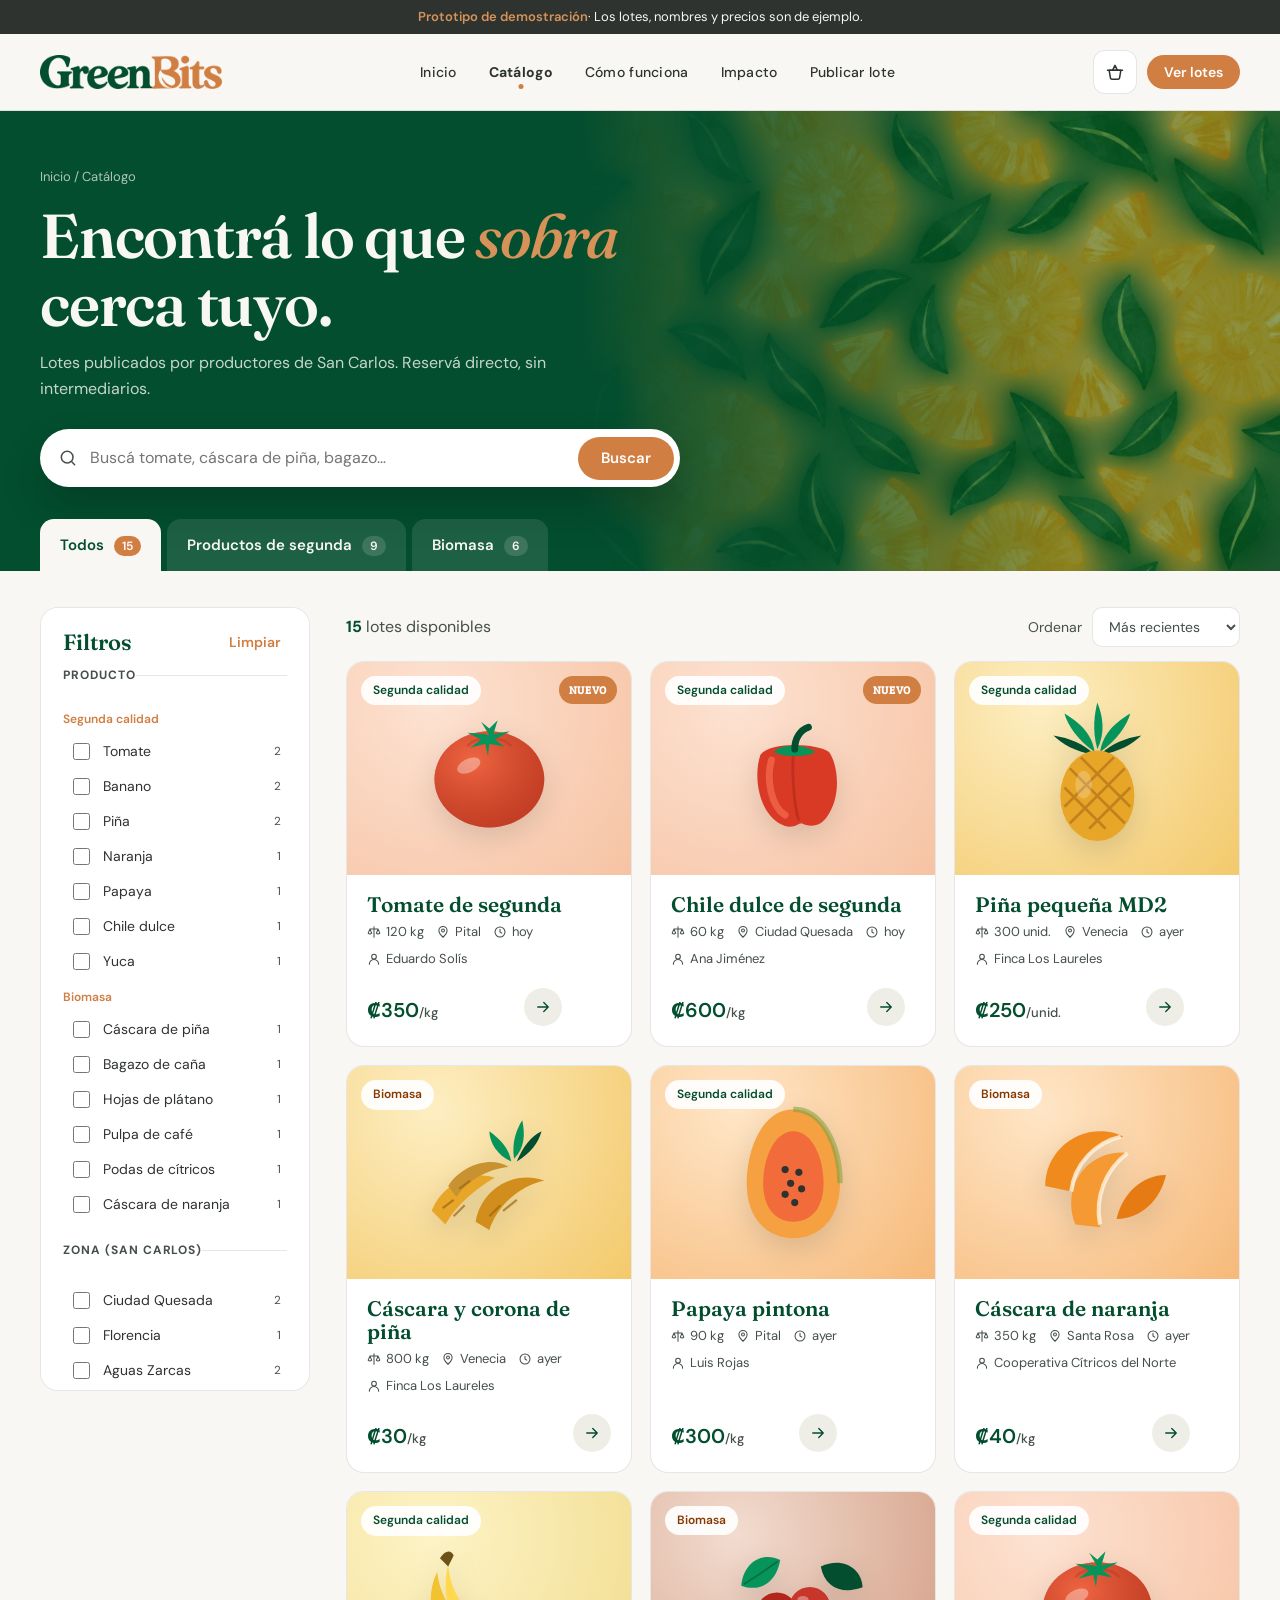
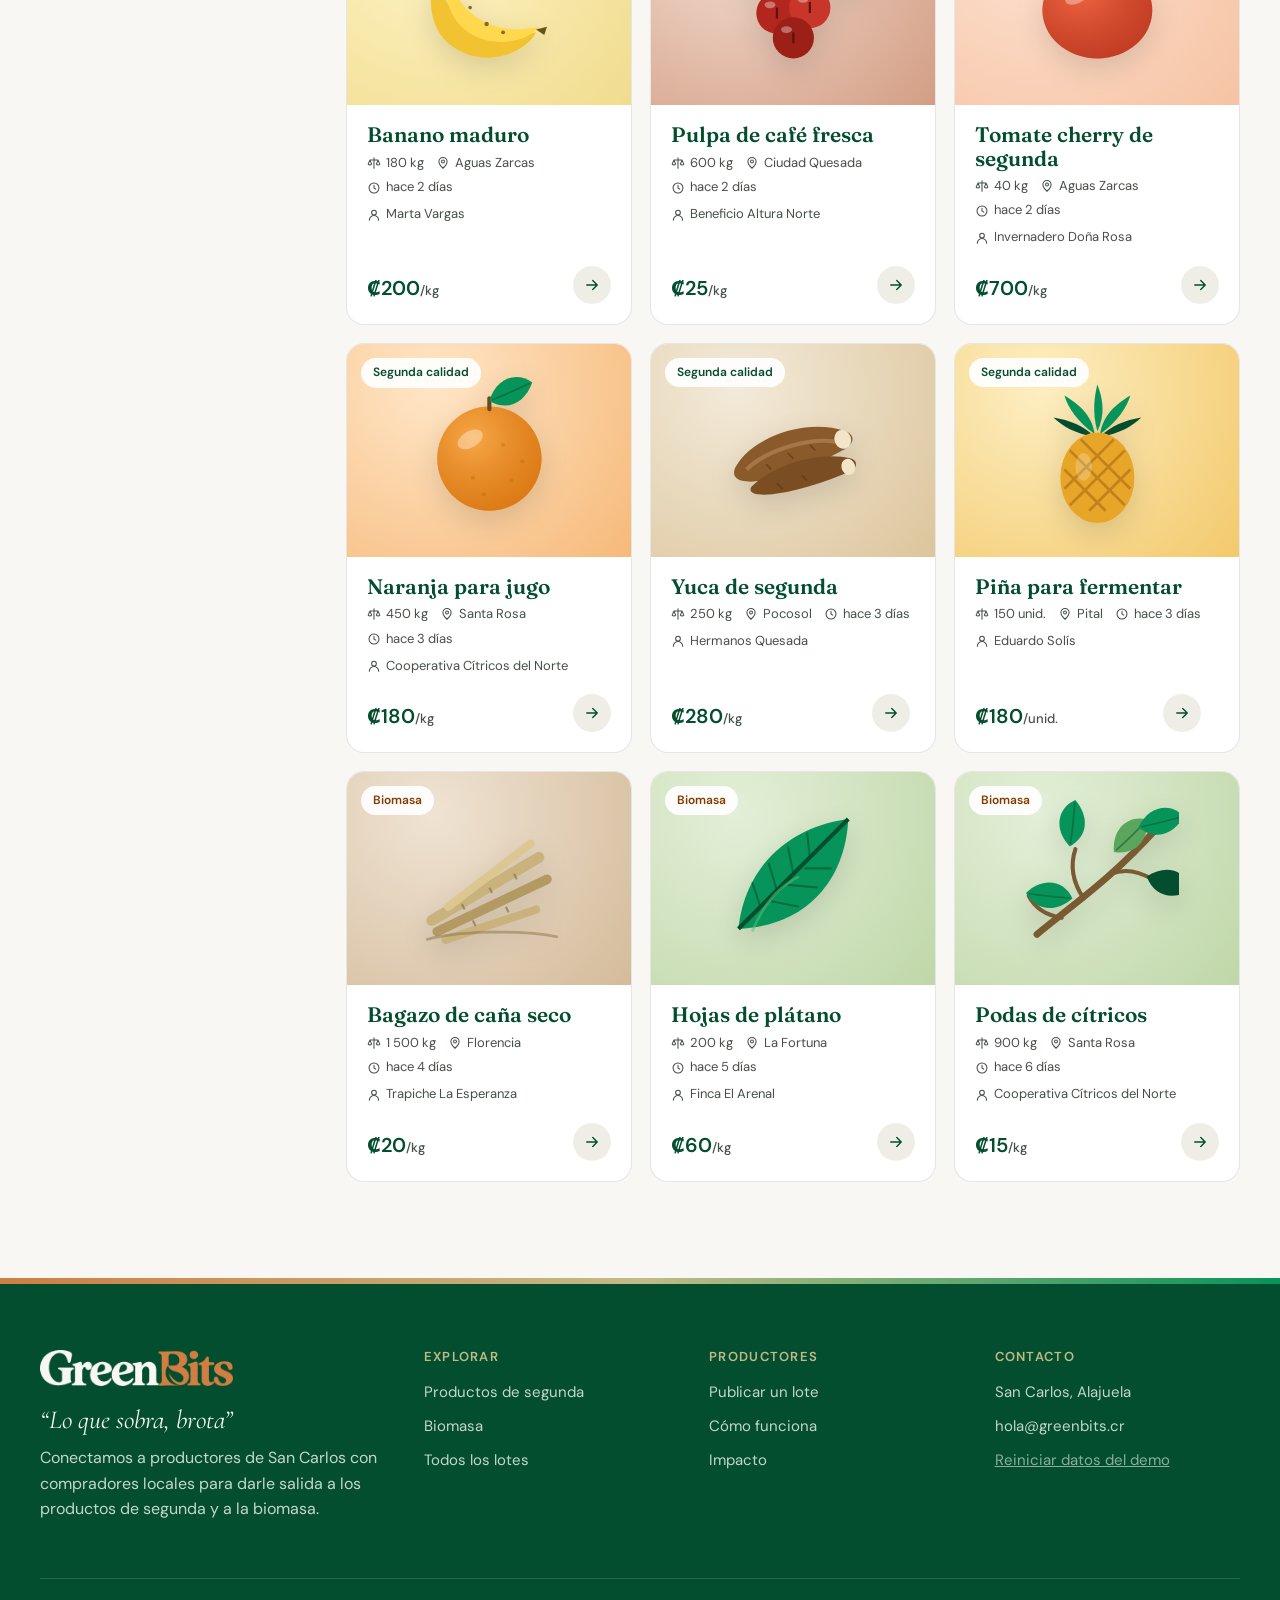
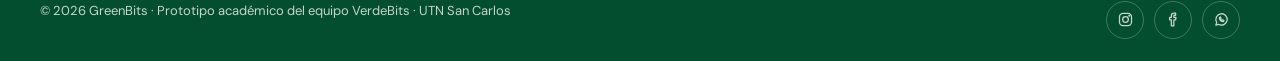
==== catalogo.html @ 2248e4ec "feat: First version of GreenBits" ====
<!DOCTYPE html>
<html lang="es">
<head>
  <meta charset="UTF-8">
  <meta name="viewport" content="width=device-width, initial-scale=1.0">
  <title>Catálogo de lotes · GreenBits</title>
  <meta name="description" content="Explorá lotes de productos de segunda y biomasa publicados por productores de San Carlos.">
  <link rel="icon" href="assets/img/favicon.png">

  <link rel="preconnect" href="https://fonts.googleapis.com">
  <link rel="preconnect" href="https://fonts.gstatic.com" crossorigin>
  <link href="https://fonts.googleapis.com/css2?family=Bree+Serif&family=Cormorant+Garamond:ital,wght@0,500;1,500;1,600&family=DM+Sans:opsz,wght@9..40,400;9..40,500;9..40,600;9..40,700&family=Fraunces:ital,opsz,wght@0,9..144,500;0,9..144,600;0,9..144,800;0,9..144,900;1,9..144,500&display=swap" rel="stylesheet">

  <link rel="stylesheet" href="assets/css/base.css">
  <link rel="stylesheet" href="assets/css/components.css">
  <link rel="stylesheet" href="assets/css/pages/catalog.css">
</head>
<body data-page="catalog">

  <div data-layout="header" data-variant="solid"></div>

  <main>
    <!-- ===== Page header with search ===== -->
    <section class="catalog-hero">
      <div class="container catalog-hero__inner">
        <nav class="breadcrumb" aria-label="Ruta"><a href="index.html">Inicio</a> / <span>Catálogo</span></nav>
        <h1 class="catalog-hero__title">Encontrá lo que <em>sobra</em> cerca tuyo.</h1>
        <p class="catalog-hero__lead">Lotes publicados por productores de San Carlos. Reservá directo, sin intermediarios.</p>

        <form class="search" role="search" data-search-form>
          <i class="i" data-icon="search"></i>
          <label class="visually-hidden" for="search-input">Buscar lotes</label>
          <input id="search-input" type="search" placeholder="Buscá tomate, cáscara de piña, bagazo…" autocomplete="off" data-search>
          <button class="btn btn--accent" type="submit">Buscar</button>
        </form>

        <div class="type-tabs" role="tablist" aria-label="Tipo de producto" data-type-tabs>
          <button class="type-tab" role="tab" data-type="all">Todos <span data-count-all></span></button>
          <button class="type-tab" role="tab" data-type="segunda">Productos de segunda <span data-count-segunda></span></button>
          <button class="type-tab" role="tab" data-type="biomasa">Biomasa <span data-count-biomasa></span></button>
        </div>
      </div>
    </section>

    <!-- ===== Filters + results ===== -->
    <section class="container catalog">
      <aside class="filters" id="filters" aria-label="Filtros" data-filters>
        <div class="filters__head">
          <h2>Filtros</h2>
          <button class="filters__clear" type="button" data-clear-filters>Limpiar</button>
          <button class="icon-btn filters__close" type="button" data-close-filters aria-label="Cerrar filtros"><i class="i" data-icon="close"></i></button>
        </div>

        <fieldset class="filters__group">
          <legend>Producto</legend>
          <div class="filters__options" data-filter-products></div>
        </fieldset>

        <fieldset class="filters__group">
          <legend>Zona (San Carlos)</legend>
          <div class="filters__options" data-filter-zones></div>
        </fieldset>

        <fieldset class="filters__group">
          <legend>Precio máximo</legend>
          <input class="range" type="range" min="10" max="800" step="10" value="800" data-filter-price aria-label="Precio máximo por unidad">
          <p class="filters__price">Hasta <strong data-price-label>₡800</strong> por kg/unid.</p>
        </fieldset>

        <fieldset class="filters__group">
          <legend>Opciones</legend>
          <label class="switch"><input type="checkbox" data-filter-delivery><span></span> Solo con entrega</label>
          <label class="switch"><input type="checkbox" data-filter-available checked><span></span> Ocultar agotados</label>
        </fieldset>

        <button class="btn btn--primary btn--block filters__apply" type="button" data-close-filters>Ver resultados</button>
      </aside>

      <div class="results">
        <div class="results__toolbar">
          <button class="btn btn--ghost btn--sm results__filters-btn" type="button" data-open-filters aria-controls="filters">
            <i class="i" data-icon="filter"></i> Filtros
          </button>
          <p class="results__count" aria-live="polite" data-results-count></p>
          <label class="results__sort">
            <span>Ordenar</span>
            <select class="select" data-sort>
              <option value="recent">Más recientes</option>
              <option value="price-asc">Menor precio</option>
              <option value="price-desc">Mayor precio</option>
              <option value="qty-desc">Mayor cantidad</option>
            </select>
          </label>
        </div>

        <div class="active-filters" data-active-filters></div>

        <div class="results__grid" data-results></div>

        <div class="empty" data-empty hidden>
          <div class="empty__art" data-empty-art></div>
          <h2>No hay lotes con esos filtros… todavía.</h2>
          <p>Probá con otra zona o activá una alerta y te avisamos cuando alguien publique.</p>
          <div class="empty__actions">
            <button class="btn btn--primary" type="button" data-clear-filters>Limpiar filtros</button>
            <button class="btn btn--ghost" type="button" data-empty-alert>Crear alerta</button>
          </div>
        </div>
      </div>
    </section>
  </main>

  <div data-layout="footer"></div>

  <script src="assets/js/core/utils.js"></script>
  <script src="assets/js/data/lots.js"></script>
  <script src="assets/js/core/store.js"></script>
  <script src="assets/js/components/illustrations.js"></script>
  <script src="assets/js/components/ui.js"></script>
  <script src="assets/js/components/lot-card.js"></script>
  <script src="assets/js/components/lot-detail.js"></script>
  <script src="assets/js/components/layout.js"></script>
  <script src="assets/js/components/reveal.js"></script>
  <script src="assets/js/pages/catalog.js"></script>
  <script src="assets/js/main.js"></script>
</body>
</html>
---- assets/css/base.css ----
/* ==========================================================================
   GreenBits — Base styles
   Design tokens (brand palette + typography), reset and small utilities.
   Every other stylesheet relies on the variables defined here.
   ========================================================================== */

:root {
  /* ---- Brand palette (from the brand guide) ---- */
  --c-orange: #d07e42;       /* primary accent ("Bits") */
  --c-orange-soft: #d79259;
  --c-brown: #853800;
  --c-green-dark: #034e2f;   /* primary brand green ("Green") */
  --c-green: #07945a;
  --c-sage: #c2bb87;
  --c-cream: #f8f7f3;
  --c-charcoal: #2e332f;
  --c-slate: #455048;

  /* ---- Semantic tokens ---- */
  --bg: var(--c-cream);
  --bg-elevated: #ffffff;
  --bg-muted: #efeee6;
  --text: var(--c-charcoal);
  --text-muted: var(--c-slate);
  --border: rgba(46, 51, 47, 0.12);
  --primary: var(--c-green-dark);
  --accent: var(--c-orange);

  /* ---- Typography ---- */
  --font-display: "Fraunces", Georgia, serif;          /* titles, product names */
  --font-body: "DM Sans", system-ui, sans-serif;       /* UI + body text */
  --font-quote: "Cormorant Garamond", Georgia, serif;  /* slogan + quotes */

  /* ---- Layout ---- */
  --container: 1200px;
  --gutter: clamp(16px, 4vw, 40px);
  --radius-sm: 10px;
  --radius: 18px;
  --radius-lg: 28px;
  --shadow-sm: 0 1px 2px rgba(3, 78, 47, 0.06), 0 2px 8px rgba(3, 78, 47, 0.05);
  --shadow: 0 10px 30px rgba(3, 78, 47, 0.1);
  --ease: cubic-bezier(0.22, 1, 0.36, 1);
}

/* ---------- Reset ---------- */
*,
*::before,
*::after { box-sizing: border-box; }

html { scroll-behavior: smooth; }

body {
  margin: 0;
  font-family: var(--font-body);
  font-size: 16px;
  line-height: 1.6;
  color: var(--text);
  background: var(--bg);
  -webkit-font-smoothing: antialiased;
  overflow-x: hidden;
}

img, svg { display: block; max-width: 100%; }
a { color: inherit; text-decoration: none; }
button, input, select, textarea { font: inherit; color: inherit; }
button { cursor: pointer; }
h1, h2, h3, h4 { margin: 0; font-family: var(--font-display); font-weight: 600; line-height: 1.1; color: var(--c-green-dark); }
p { margin: 0; }
ul { margin: 0; padding: 0; list-style: none; }

:focus-visible { outline: 3px solid var(--c-orange); outline-offset: 3px; border-radius: 6px; }

/* ---------- Utilities ---------- */
.container { width: min(var(--container), 100% - 2 * var(--gutter)); margin-inline: auto; }
.section { padding-block: clamp(64px, 9vw, 120px); }
.visually-hidden {
  position: absolute; width: 1px; height: 1px; padding: 0; margin: -1px;
  overflow: hidden; clip: rect(0 0 0 0); white-space: nowrap; border: 0;
}

/* Small pill label above section titles (like "OUR MISSION" in the reference) */
.eyebrow {
  display: inline-flex; align-items: center; gap: 8px;
  padding: 6px 14px; border-radius: 999px;
  background: rgba(7, 148, 90, 0.1); color: var(--c-green-dark);
  font-size: 12px; font-weight: 600; letter-spacing: 0.08em; text-transform: uppercase;
}
.eyebrow::before { content: ""; width: 7px; height: 7px; border-radius: 50%; background: var(--c-orange); }

.section-title { font-size: clamp(32px, 4.6vw, 52px); letter-spacing: -0.02em; }
.section-title em { font-style: italic; color: var(--c-orange); font-weight: 500; }
.section-lead { max-width: 56ch; color: var(--text-muted); font-size: 17px; }

.quote { font-family: var(--font-quote); font-style: italic; font-weight: 500; }

/* Reveal-on-scroll animation (toggled by js/components/reveal.js) */
.reveal { opacity: 0; transform: translateY(24px); transition: opacity 0.8s var(--ease), transform 0.8s var(--ease); }
.reveal.is-visible { opacity: 1; transform: none; }

@media (prefers-reduced-motion: reduce) {
  html { scroll-behavior: auto; }
  *, *::before, *::after { animation-duration: 0.01ms !important; transition-duration: 0.01ms !important; }
  .reveal { opacity: 1; transform: none; }
}
---- assets/css/components.css ----
/* ==========================================================================
   GreenBits — Reusable components
   Buttons, navbar, demo banner, lot cards, modal, drawer, toast, forms, footer.
   ========================================================================== */

/* ---------- Buttons ---------- */
.btn {
  display: inline-flex; align-items: center; justify-content: center; gap: 10px;
  padding: 13px 22px; border: 1px solid transparent; border-radius: 999px;
  font-weight: 600; font-size: 15px; line-height: 1;
  transition: transform 0.2s var(--ease), background 0.2s, color 0.2s, border-color 0.2s, box-shadow 0.2s;
  white-space: nowrap;
}
.btn:hover { transform: translateY(-1px); }
.btn:active { transform: translateY(0); }
.btn svg { width: 18px; height: 18px; }

.btn--primary { background: var(--c-green-dark); color: var(--c-cream); }
.btn--primary:hover { background: #046a40; box-shadow: 0 8px 20px rgba(3, 78, 47, 0.25); }
.btn--accent { background: var(--c-orange); color: #fff; }
.btn--accent:hover { background: #bf6d33; box-shadow: 0 8px 20px rgba(208, 126, 66, 0.35); }
.btn--ghost { background: transparent; color: var(--c-green-dark); border-color: var(--border); }
.btn--ghost:hover { background: #fff; border-color: var(--c-green-dark); }
.btn--light { background: var(--c-cream); color: var(--c-green-dark); }
.btn--outline-light { background: transparent; color: var(--c-cream); border-color: rgba(248, 247, 243, 0.45); }
.btn--outline-light:hover { background: rgba(248, 247, 243, 0.12); }
.btn--sm { padding: 9px 16px; font-size: 14px; }
.btn--block { width: 100%; }
.btn[disabled] { opacity: 0.45; pointer-events: none; }

.icon-btn {
  display: inline-grid; place-items: center; width: 44px; height: 44px;
  border-radius: 12px; border: 1px solid var(--border); background: #fff;
  transition: background 0.2s, color 0.2s, transform 0.2s;
}
.icon-btn:hover { background: var(--c-green-dark); color: var(--c-cream); }
.icon-btn svg { width: 20px; height: 20px; }

/* ---------- Demo banner (reminds visitors this is a prototype) ---------- */
.demo-banner {
  position: relative; z-index: 51; height: 34px; display: flex; align-items: center; justify-content: center;
  background: var(--c-charcoal); color: var(--c-cream);
  font-size: 13px; text-align: center; padding: 0 var(--gutter); white-space: nowrap; overflow: hidden; text-overflow: ellipsis;
}
.demo-banner strong { color: var(--c-orange-soft); font-weight: 600; }
@media (max-width: 600px) { .demo-banner__extra { display: none; } }

/* ---------- Navbar ---------- */
.navbar { position: sticky; top: 0; z-index: 50; transition: background 0.3s, box-shadow 0.3s; }
.navbar__inner { display: flex; align-items: center; justify-content: space-between; gap: 24px; height: 76px; }
.navbar__logo img { height: 34px; width: auto; }
.navbar__links { display: flex; align-items: center; gap: 4px; }
.navbar__link {
  position: relative; padding: 8px 14px; border-radius: 999px;
  font-size: 14px; font-weight: 500; letter-spacing: 0.02em;
  transition: background 0.2s, color 0.2s;
}
.navbar__link:hover { background: rgba(3, 78, 47, 0.07); }
.navbar__link.is-active { font-weight: 700; }
.navbar__link.is-active::after {
  content: ""; position: absolute; left: 50%; bottom: 2px; width: 5px; height: 5px;
  border-radius: 50%; background: var(--c-orange); transform: translateX(-50%);
}
.navbar__actions { display: flex; align-items: center; gap: 10px; }
.navbar__cart { position: relative; }
.navbar__badge {
  position: absolute; top: -4px; right: -4px; min-width: 20px; height: 20px; padding: 0 5px;
  border-radius: 999px; background: var(--c-orange); color: #fff;
  font-size: 11px; font-weight: 700; display: grid; place-items: center;
}
.navbar__badge[hidden] { display: none; }
.navbar__toggle { display: none; }

/* Solid variant (inner pages) */
.navbar--solid { background: rgba(248, 247, 243, 0.92); backdrop-filter: blur(12px); border-bottom: 1px solid var(--border); }
.navbar--solid .navbar__link { color: var(--c-charcoal); }

/* Transparent variant (sits on top of the hero) */
.navbar--transparent { position: absolute; top: 34px; left: 0; right: 0; color: var(--c-cream); }
.navbar--transparent .navbar__link:hover { background: rgba(248, 247, 243, 0.14); }
.navbar--transparent .icon-btn { background: rgba(248, 247, 243, 0.12); border-color: rgba(248, 247, 243, 0.3); color: var(--c-cream); }
.navbar--transparent .icon-btn:hover { background: var(--c-cream); color: var(--c-green-dark); }
/* Once the user scrolls, the transparent navbar becomes solid */
.navbar--transparent.is-scrolled {
  position: fixed; top: 0; background: rgba(3, 78, 47, 0.92); backdrop-filter: blur(12px);
  box-shadow: 0 6px 24px rgba(0, 0, 0, 0.15);
}

@media (max-width: 900px) {
  .navbar__toggle { display: inline-grid; }
  .navbar__links {
    position: fixed; inset: 0 0 0 auto; width: min(320px, 85vw); z-index: 60;
    flex-direction: column; align-items: stretch; gap: 6px; padding: 96px 24px 24px;
    background: var(--c-green-dark); color: var(--c-cream);
    transform: translateX(100%); transition: transform 0.35s var(--ease);
  }
  .navbar__links .navbar__link { color: var(--c-cream); padding: 14px 16px; font-size: 17px; }
  .navbar.is-open .navbar__links { transform: none; box-shadow: -20px 0 60px rgba(0, 0, 0, 0.3); }
  .navbar__cta-desktop { display: none; }
}

/* ---------- Lot card (catalog item) ---------- */
.lot-card {
  display: flex; flex-direction: column; overflow: hidden;
  background: var(--bg-elevated); border-radius: var(--radius); border: 1px solid var(--border);
  transition: transform 0.3s var(--ease), box-shadow 0.3s var(--ease);
  cursor: pointer; text-align: left; padding: 0;
}
.lot-card:hover { transform: translateY(-4px); box-shadow: var(--shadow); }
.lot-card__media {
  position: relative; aspect-ratio: 4 / 3; display: grid; place-items: center; overflow: hidden;
}
.lot-card__media svg { width: 58%; height: auto; filter: drop-shadow(0 10px 14px rgba(0, 0, 0, 0.12)); transition: transform 0.5s var(--ease); }
.lot-card:hover .lot-card__media svg { transform: scale(1.06) rotate(-3deg); }
.lot-card__tag {
  position: absolute; top: 14px; left: 14px; padding: 5px 12px; border-radius: 999px;
  background: rgba(255, 255, 255, 0.92); font-size: 12px; font-weight: 600; color: var(--c-green-dark);
}
.lot-card__tag--biomasa { color: var(--c-brown); }
.lot-card__new {
  position: absolute; top: 14px; right: 14px; padding: 5px 10px; border-radius: 999px;
  background: var(--c-orange); color: #fff; font-size: 11px; font-weight: 700; letter-spacing: 0.06em;
  font-family: "Bree Serif", serif;
}
.lot-card__body { display: flex; flex-direction: column; gap: 6px; padding: 18px 20px 20px; flex: 1; }
.lot-card__title { font-size: 21px; }
.lot-card__meta { display: flex; flex-wrap: wrap; gap: 4px 12px; font-size: 13px; color: var(--text-muted); }
.lot-card__meta span { display: inline-flex; align-items: center; gap: 5px; }
.lot-card__meta svg { width: 14px; height: 14px; }
.lot-card__footer { display: flex; align-items: flex-end; justify-content: space-between; margin-top: auto; padding-top: 12px; }
.lot-card__price { font-weight: 600; font-size: 20px; color: var(--c-green-dark); }
.lot-card__price small { font-weight: 500; font-size: 13px; color: var(--text-muted); }
.lot-card__cta {
  display: inline-grid; place-items: center; width: 38px; height: 38px; border-radius: 50%;
  background: var(--bg-muted); color: var(--c-green-dark); transition: background 0.2s, color 0.2s;
}
.lot-card:hover .lot-card__cta { background: var(--c-green-dark); color: #fff; }
.lot-card__cta svg { width: 18px; height: 18px; }
.lot-card.is-sold-out { opacity: 0.6; }

/* Background tones for card illustrations */
.tone-tomato { background: radial-gradient(circle at 30% 20%, #fde2d2, #f6c3a3); }
.tone-banana { background: radial-gradient(circle at 30% 20%, #fdf3c6, #f1dc8d); }
.tone-pineapple { background: radial-gradient(circle at 30% 20%, #fdeec2, #f3c96b); }
.tone-orange { background: radial-gradient(circle at 30% 20%, #ffe6c7, #f6b979); }
.tone-green { background: radial-gradient(circle at 30% 20%, #e3efd8, #bfd7a8); }
.tone-earth { background: radial-gradient(circle at 30% 20%, #efe3d3, #d4bb9a); }
.tone-coffee { background: radial-gradient(circle at 30% 20%, #f2dccf, #d39d84); }
.tone-root { background: radial-gradient(circle at 30% 20%, #f3ead9, #dcc59c); }

/* ---------- Chips / pills ---------- */
.chip {
  display: inline-flex; align-items: center; gap: 8px; padding: 8px 14px; border-radius: 999px;
  background: #fff; border: 1px solid var(--border); font-size: 14px; font-weight: 500;
  transition: background 0.2s, border-color 0.2s, color 0.2s;
}
button.chip:hover { border-color: var(--c-green-dark); }
.chip.is-active { background: var(--c-green-dark); border-color: var(--c-green-dark); color: var(--c-cream); }

/* ---------- Forms ---------- */
.field { display: flex; flex-direction: column; gap: 6px; }
.field__label { font-size: 13px; font-weight: 600; color: var(--c-slate); }
.input, .select, .textarea {
  width: 100%; padding: 12px 14px; border-radius: var(--radius-sm);
  border: 1px solid var(--border); background: #fff;
  transition: border-color 0.2s, box-shadow 0.2s;
}
.input:focus, .select:focus, .textarea:focus { outline: none; border-color: var(--c-green); box-shadow: 0 0 0 4px rgba(7, 148, 90, 0.14); }
.textarea { resize: vertical; min-height: 96px; }
.field__hint { font-size: 12px; color: var(--text-muted); }
.field.has-error .input, .field.has-error .select { border-color: #c0392b; }
.field__error { font-size: 12px; color: #c0392b; display: none; }
.field.has-error .field__error { display: block; }

.range { width: 100%; accent-color: var(--c-green-dark); }

/* Segmented control (e.g. Retiro / Entrega) */
.segmented { display: grid; grid-auto-flow: column; grid-auto-columns: 1fr; gap: 4px; padding: 4px; border-radius: 12px; background: var(--bg-muted); }
.segmented input { position: absolute; opacity: 0; pointer-events: none; }
.segmented label { padding: 10px; border-radius: 9px; text-align: center; font-size: 14px; font-weight: 600; cursor: pointer; transition: background 0.2s; }
.segmented input:checked + label { background: #fff; box-shadow: var(--shadow-sm); color: var(--c-green-dark); }
.segmented input:focus-visible + label { outline: 3px solid var(--c-orange); }

/* Quantity stepper */
.stepper { display: inline-flex; align-items: center; border: 1px solid var(--border); border-radius: 12px; background: #fff; }
.stepper button { width: 42px; height: 42px; border: 0; background: none; font-size: 20px; color: var(--c-green-dark); }
.stepper input { width: 64px; border: 0; text-align: center; font-weight: 600; background: none; -moz-appearance: textfield; }
.stepper input::-webkit-inner-spin-button { -webkit-appearance: none; }

/* ---------- Modal ---------- */
.modal { position: fixed; inset: 0; z-index: 100; display: grid; place-items: center; padding: 16px; }
.modal[hidden] { display: none; }
.modal__backdrop { position: absolute; inset: 0; background: rgba(20, 30, 24, 0.55); backdrop-filter: blur(4px); animation: fade-in 0.25s; }
.modal__dialog {
  position: relative; width: min(920px, 100%); max-height: calc(100vh - 32px); overflow: auto;
  background: var(--bg); border-radius: var(--radius-lg); box-shadow: 0 30px 80px rgba(0, 0, 0, 0.3);
  animation: pop-in 0.35s var(--ease);
}
.modal__close { position: absolute; top: 14px; right: 14px; z-index: 2; }

/* ---------- Drawer (side panel: "Mis reservas") ---------- */
.drawer { position: fixed; inset: 0; z-index: 90; }
.drawer[hidden] { display: none; }
.drawer__panel {
  position: absolute; top: 0; right: 0; bottom: 0; width: min(420px, 100%);
  display: flex; flex-direction: column; background: var(--bg); box-shadow: -20px 0 60px rgba(0, 0, 0, 0.2);
  animation: slide-in 0.35s var(--ease);
}
.drawer__head { display: flex; align-items: center; justify-content: space-between; padding: 22px 24px; border-bottom: 1px solid var(--border); }
.drawer__head h2 { font-size: 24px; }
.drawer__body { flex: 1; overflow: auto; padding: 20px 24px; display: flex; flex-direction: column; gap: 12px; }
.drawer__empty { margin: auto; text-align: center; color: var(--text-muted); max-width: 30ch; }

.reservation { display: grid; grid-template-columns: 56px 1fr; gap: 14px; padding: 14px; border-radius: 14px; background: #fff; border: 1px solid var(--border); }
.reservation__thumb { width: 56px; height: 56px; border-radius: 12px; display: grid; place-items: center; }
.reservation__thumb svg { width: 70%; }
.reservation__title { font-family: var(--font-display); font-weight: 600; color: var(--c-green-dark); }
.reservation__meta { font-size: 13px; color: var(--text-muted); }
.reservation__status { display: inline-block; margin-top: 6px; padding: 3px 10px; border-radius: 999px; font-size: 12px; font-weight: 600; }
.status--pending { background: #fff2e6; color: var(--c-brown); }
.status--confirmed { background: #e3f4ea; color: var(--c-green-dark); }

/* ---------- Toast notifications ---------- */
.toast-stack { position: fixed; bottom: 20px; left: 50%; transform: translateX(-50%); z-index: 200; display: flex; flex-direction: column; gap: 10px; width: min(440px, calc(100% - 32px)); }
.toast {
  display: flex; align-items: flex-start; gap: 12px; padding: 14px 18px; border-radius: 14px;
  background: var(--c-charcoal); color: var(--c-cream); box-shadow: 0 12px 30px rgba(0, 0, 0, 0.25);
  font-size: 14px; animation: toast-in 0.35s var(--ease);
}
.toast svg { flex: none; width: 20px; height: 20px; color: var(--c-orange-soft); margin-top: 1px; }
.toast.is-leaving { animation: toast-out 0.3s forwards; }

/* ---------- Footer ---------- */
.footer { background: var(--c-green-dark); color: rgba(248, 247, 243, 0.8); padding-top: 72px; position: relative; overflow: hidden; }
.footer::before {
  /* Faint brand pattern stripe on top of the footer */
  content: ""; position: absolute; inset: 0 0 auto; height: 6px;
  background: linear-gradient(90deg, var(--c-orange), var(--c-sage), var(--c-green));
}
.footer__grid { display: grid; grid-template-columns: 1.4fr repeat(3, 1fr); gap: 40px; padding-bottom: 56px; }
.footer__brand img { height: 36px; width: auto; margin-bottom: 18px; }
.footer__slogan { font-family: var(--font-quote); font-style: italic; font-size: 26px; color: var(--c-cream); line-height: 1.2; margin-bottom: 10px; }
.footer h3 { font-family: var(--font-body); font-size: 13px; letter-spacing: 0.1em; text-transform: uppercase; color: var(--c-sage); margin-bottom: 16px; }
.footer__list { display: flex; flex-direction: column; gap: 10px; font-size: 15px; }
.footer__list a:hover { color: var(--c-orange-soft); }
.footer__bottom { display: flex; flex-wrap: wrap; justify-content: space-between; gap: 12px; padding: 22px 0; border-top: 1px solid rgba(248, 247, 243, 0.15); font-size: 13px; }
.footer__socials { display: flex; gap: 10px; }
.footer__socials a { display: grid; place-items: center; width: 38px; height: 38px; border-radius: 50%; border: 1px solid rgba(248, 247, 243, 0.25); transition: background 0.2s; }
.footer__socials a:hover { background: rgba(248, 247, 243, 0.12); }
.footer__socials svg { width: 17px; height: 17px; }

@media (max-width: 800px) {
  .footer__grid { grid-template-columns: 1fr 1fr; }
  .footer__brand { grid-column: 1 / -1; }
}

/* ---------- Keyframes ---------- */
@keyframes fade-in { from { opacity: 0; } }
@keyframes pop-in { from { opacity: 0; transform: translateY(16px) scale(0.98); } }
@keyframes slide-in { from { transform: translateX(100%); } }
@keyframes toast-in { from { opacity: 0; transform: translateY(12px); } }
@keyframes toast-out { to { opacity: 0; transform: translateY(12px); } }

/* ---------- Lot detail (inside the modal) ---------- */
.lot-detail { display: grid; grid-template-columns: 1fr 1.1fr; }
.lot-detail__media { position: relative; display: grid; place-items: center; min-height: 360px; border-radius: var(--radius-lg) 0 0 var(--radius-lg); }
.lot-detail__media svg { width: 62%; filter: drop-shadow(0 18px 24px rgba(0, 0, 0, 0.15)); }
.lot-detail__info { display: flex; flex-direction: column; gap: 14px; padding: 36px 32px 28px; }
.lot-detail__producer { display: flex; align-items: center; gap: 8px; font-size: 14px; font-weight: 600; color: var(--c-slate); }
.lot-detail__producer svg { width: 16px; height: 16px; }
.lot-detail__rating { display: inline-flex; align-items: center; gap: 4px; margin-left: auto; margin-right: 40px; color: var(--c-brown); }
.lot-detail__rating svg { fill: var(--c-orange); stroke: var(--c-orange); }
.lot-detail__title { font-size: clamp(28px, 3vw, 36px); }
.lot-detail__note { color: var(--text-muted); }
.lot-detail__facts { display: grid; grid-template-columns: repeat(4, 1fr); gap: 8px; margin: 0; }
.lot-detail__facts div { padding: 10px 12px; border-radius: 12px; background: #fff; border: 1px solid var(--border); }
.lot-detail__facts dt { font-size: 11px; text-transform: uppercase; letter-spacing: 0.08em; color: var(--text-muted); }
.lot-detail__facts dd { margin: 2px 0 0; font-weight: 600; color: var(--c-green-dark); font-size: 14px; }
.lot-detail__uses { display: flex; flex-wrap: wrap; gap: 6px; margin-top: -6px; }
.lot-detail__uses .chip { font-size: 13px; padding: 5px 12px; background: var(--bg-muted); border-color: transparent; }
.lot-detail__soldout { display: flex; gap: 10px; padding: 14px; border-radius: 12px; background: #fff2e6; color: var(--c-brown); font-size: 14px; }
.lot-detail__soldout svg { width: 20px; flex: none; }

.reserve-form { display: flex; flex-direction: column; gap: 14px; padding-top: 14px; border-top: 1px dashed var(--border); }
.reserve-form__row { display: grid; grid-template-columns: auto 1fr; gap: 14px; align-items: end; }
.reserve-form__total { display: flex; justify-content: space-between; align-items: baseline; }
.reserve-form__total strong { font-size: 22px; color: var(--c-green-dark); }

.reserve-success { display: flex; flex-direction: column; align-items: center; gap: 14px; text-align: center; padding: 48px clamp(20px, 6vw, 72px); }
.reserve-success h2 { font-size: clamp(28px, 3.2vw, 38px); }
.reserve-success__icon { display: grid; place-items: center; width: 72px; height: 72px; border-radius: 50%; background: var(--c-green-dark); color: #fff; animation: pop-in 0.5s var(--ease); }
.reserve-success__icon svg { width: 34px; height: 34px; }
.reserve-success__code { display: flex; flex-direction: column; padding: 12px 28px; border-radius: 14px; border: 2px dashed var(--c-orange); }
.reserve-success__code span { font-size: 12px; text-transform: uppercase; letter-spacing: 0.1em; color: var(--text-muted); }
.reserve-success__code strong { font-family: "Bree Serif", serif; font-size: 28px; color: var(--c-brown); letter-spacing: 0.06em; }
.reserve-success__steps { display: grid; gap: 8px; width: min(440px, 100%); margin: 6px 0; padding: 0; list-style: none; text-align: left; }
.reserve-success__steps li { display: flex; align-items: center; gap: 10px; padding: 12px 14px; border-radius: 12px; background: #fff; border: 1px solid var(--border); font-size: 14px; color: var(--text-muted); }
.reserve-success__steps svg { width: 18px; height: 18px; flex: none; }
.reserve-success__steps .is-done { color: var(--c-green-dark); font-weight: 600; }
.reserve-success__steps .is-done svg { color: var(--c-green); }
.reserve-success__steps .is-current { color: var(--c-brown); }
.reserve-success__steps .is-current svg { animation: spin 2s linear infinite; }
.reserve-success__actions { display: flex; flex-wrap: wrap; justify-content: center; gap: 10px; }

@media (max-width: 760px) {
  .lot-detail { grid-template-columns: 1fr; }
  .lot-detail__media { min-height: 220px; border-radius: var(--radius-lg) var(--radius-lg) 0 0; }
  .lot-detail__facts { grid-template-columns: repeat(2, 1fr); }
  .lot-detail__info { padding: 24px 20px; }
}

.drawer__empty svg { width: 90px; margin: 0 auto 12px; opacity: 0.8; }

@keyframes spin { to { transform: rotate(360deg); } }
---- assets/css/pages/catalog.css ----
/* ==========================================================================
   GreenBits — Catalog page
   ========================================================================== */

/* ---------- Header ---------- */
.catalog-hero {
  position: relative; overflow: hidden; padding: 56px 0 0;
  background: var(--c-green-dark); color: var(--c-cream);
  isolation: isolate;
}
.catalog-hero::before {
  /* Pattern fading in from the right side */
  content: ""; position: absolute; inset: 0 0 0 45%; z-index: -1; opacity: 0.55;
  background: url("../../img/pattern.jpg") center / cover;
  mask-image: linear-gradient(90deg, transparent, #000 70%); -webkit-mask-image: linear-gradient(90deg, transparent, #000 70%);
}
.breadcrumb { font-size: 13px; color: rgba(248, 247, 243, 0.7); margin-bottom: 14px; }
.breadcrumb a:hover { color: var(--c-orange-soft); }
.catalog-hero__title { color: var(--c-cream); font-size: clamp(36px, 5vw, 62px); letter-spacing: -0.02em; max-width: 16ch; }
.catalog-hero__title em { color: var(--c-orange-soft); font-weight: 500; }
.catalog-hero__lead { margin: 12px 0 28px; color: rgba(248, 247, 243, 0.8); max-width: 52ch; }

.search {
  display: flex; align-items: center; gap: 8px; max-width: 640px; padding: 6px 6px 6px 18px;
  border-radius: 999px; background: #fff; color: var(--text); box-shadow: 0 20px 40px rgba(0, 0, 0, 0.18);
}
.search > svg { width: 20px; height: 20px; color: var(--c-slate); flex: none; }
.search input { flex: 1; min-width: 0; border: 0; padding: 10px 4px; background: transparent; font-size: 16px; }
.search input:focus { outline: none; }

.type-tabs { display: flex; gap: 6px; margin-top: 32px; overflow-x: auto; scrollbar-width: none; }
.type-tab {
  padding: 14px 20px; border: 0; border-radius: 14px 14px 0 0; white-space: nowrap;
  background: rgba(248, 247, 243, 0.1); color: var(--c-cream); font-weight: 600; font-size: 15px;
  transition: background 0.2s, color 0.2s;
}
.type-tab span { margin-left: 6px; padding: 2px 8px; border-radius: 999px; background: rgba(248, 247, 243, 0.15); font-size: 12px; }
.type-tab:hover { background: rgba(248, 247, 243, 0.18); }
.type-tab.is-active { background: var(--bg); color: var(--c-green-dark); }
.type-tab.is-active span { background: var(--c-orange); color: #fff; }

/* ---------- Layout ---------- */
.catalog { display: grid; grid-template-columns: 270px 1fr; gap: 36px; padding-block: 36px 96px; align-items: start; }

/* ---------- Filters sidebar ---------- */
.filters {
  position: sticky; top: 96px; display: flex; flex-direction: column; gap: 6px;
  padding: 22px; border-radius: var(--radius); background: #fff; border: 1px solid var(--border);
  max-height: calc(100vh - 116px); overflow: auto;
}
.filters__head { display: flex; align-items: center; justify-content: space-between; margin-bottom: 6px; }
.filters__head h2 { font-size: 22px; }
.filters__clear { border: 0; background: none; color: var(--c-orange); font-weight: 600; font-size: 14px; }
.filters__close, .filters__apply { display: none; }
.filters__group { border: 0; margin: 0; padding: 14px 0; border-top: 1px solid var(--border); }
.filters__group legend { padding: 0; margin-bottom: 10px; font-size: 12px; font-weight: 700; letter-spacing: 0.08em; text-transform: uppercase; color: var(--c-slate); }
.filters__options { display: flex; flex-direction: column; gap: 2px; }
.filters__subtitle { margin: 8px 0 4px; font-size: 12px; font-weight: 600; color: var(--c-orange); }
.filters__subtitle:first-child { margin-top: 0; }

.check { display: flex; align-items: center; gap: 10px; padding: 5px 6px; border-radius: 8px; cursor: pointer; font-size: 14px; }
.check:hover { background: var(--bg-muted); }
.check input { width: 17px; height: 17px; accent-color: var(--c-green-dark); }
.check small { margin-left: auto; color: var(--text-muted); }
.filters__price { font-size: 13px; color: var(--text-muted); margin-top: 6px; }
.filters__price strong { color: var(--c-green-dark); }

/* Toggle switch */
.switch { display: flex; align-items: center; gap: 10px; padding: 6px 0; font-size: 14px; cursor: pointer; }
.switch input { position: absolute; opacity: 0; }
.switch span { position: relative; width: 38px; height: 22px; border-radius: 999px; background: #d6d4ca; transition: background 0.2s; flex: none; }
.switch span::after { content: ""; position: absolute; top: 3px; left: 3px; width: 16px; height: 16px; border-radius: 50%; background: #fff; transition: transform 0.2s var(--ease); box-shadow: 0 1px 3px rgba(0, 0, 0, 0.2); }
.switch input:checked + span { background: var(--c-green); }
.switch input:checked + span::after { transform: translateX(16px); }
.switch input:focus-visible + span { outline: 3px solid var(--c-orange); outline-offset: 2px; }

/* ---------- Results ---------- */
.results__toolbar { display: flex; align-items: center; gap: 16px; margin-bottom: 14px; }
.results__filters-btn { display: none; }
.results__count { color: var(--text-muted); }
.results__count strong { color: var(--c-green-dark); }
.results__sort { display: flex; align-items: center; gap: 10px; margin-left: auto; font-size: 14px; color: var(--text-muted); }
.results__sort .select { width: auto; padding: 9px 12px; }

.active-filters { display: flex; flex-wrap: wrap; gap: 8px; margin-bottom: 18px; }
.active-filters:empty { display: none; }
.active-filters .chip { padding: 6px 8px 6px 14px; font-size: 13px; background: #fff; }
.active-filters .chip button { display: grid; place-items: center; width: 20px; height: 20px; border: 0; border-radius: 50%; background: var(--bg-muted); }
.active-filters .chip svg { width: 12px; height: 12px; }

.results__grid { display: grid; grid-template-columns: repeat(auto-fill, minmax(250px, 1fr)); gap: 18px; }
.results__grid .lot-card { animation: card-in 0.5s var(--ease) both; }

.empty { display: flex; flex-direction: column; align-items: center; gap: 12px; padding: 56px 20px; text-align: center; border-radius: var(--radius); border: 2px dashed var(--border); }
.empty[hidden] { display: none; }
.empty__art svg { width: 120px; }
.empty h2 { font-size: 26px; }
.empty p { color: var(--text-muted); max-width: 44ch; }
.empty__actions { display: flex; gap: 10px; flex-wrap: wrap; justify-content: center; margin-top: 6px; }

/* ---------- Responsive: filters become an off-canvas panel ---------- */
@media (max-width: 900px) {
  .catalog { grid-template-columns: 1fr; }
  .results__filters-btn { display: inline-flex; }
  .filters {
    position: fixed; inset: 0 auto 0 0; top: 0; z-index: 95; width: min(340px, 88vw); max-height: none;
    border-radius: 0; transform: translateX(-100%); transition: transform 0.35s var(--ease);
    box-shadow: 20px 0 60px rgba(0, 0, 0, 0.2);
  }
  .filters.is-open { transform: none; }
  .filters__close, .filters__apply { display: inline-grid; }
  .filters__apply { display: inline-flex; margin-top: 10px; }
  .results__sort span { display: none; }
}

@keyframes card-in { from { opacity: 0; transform: translateY(14px); } }
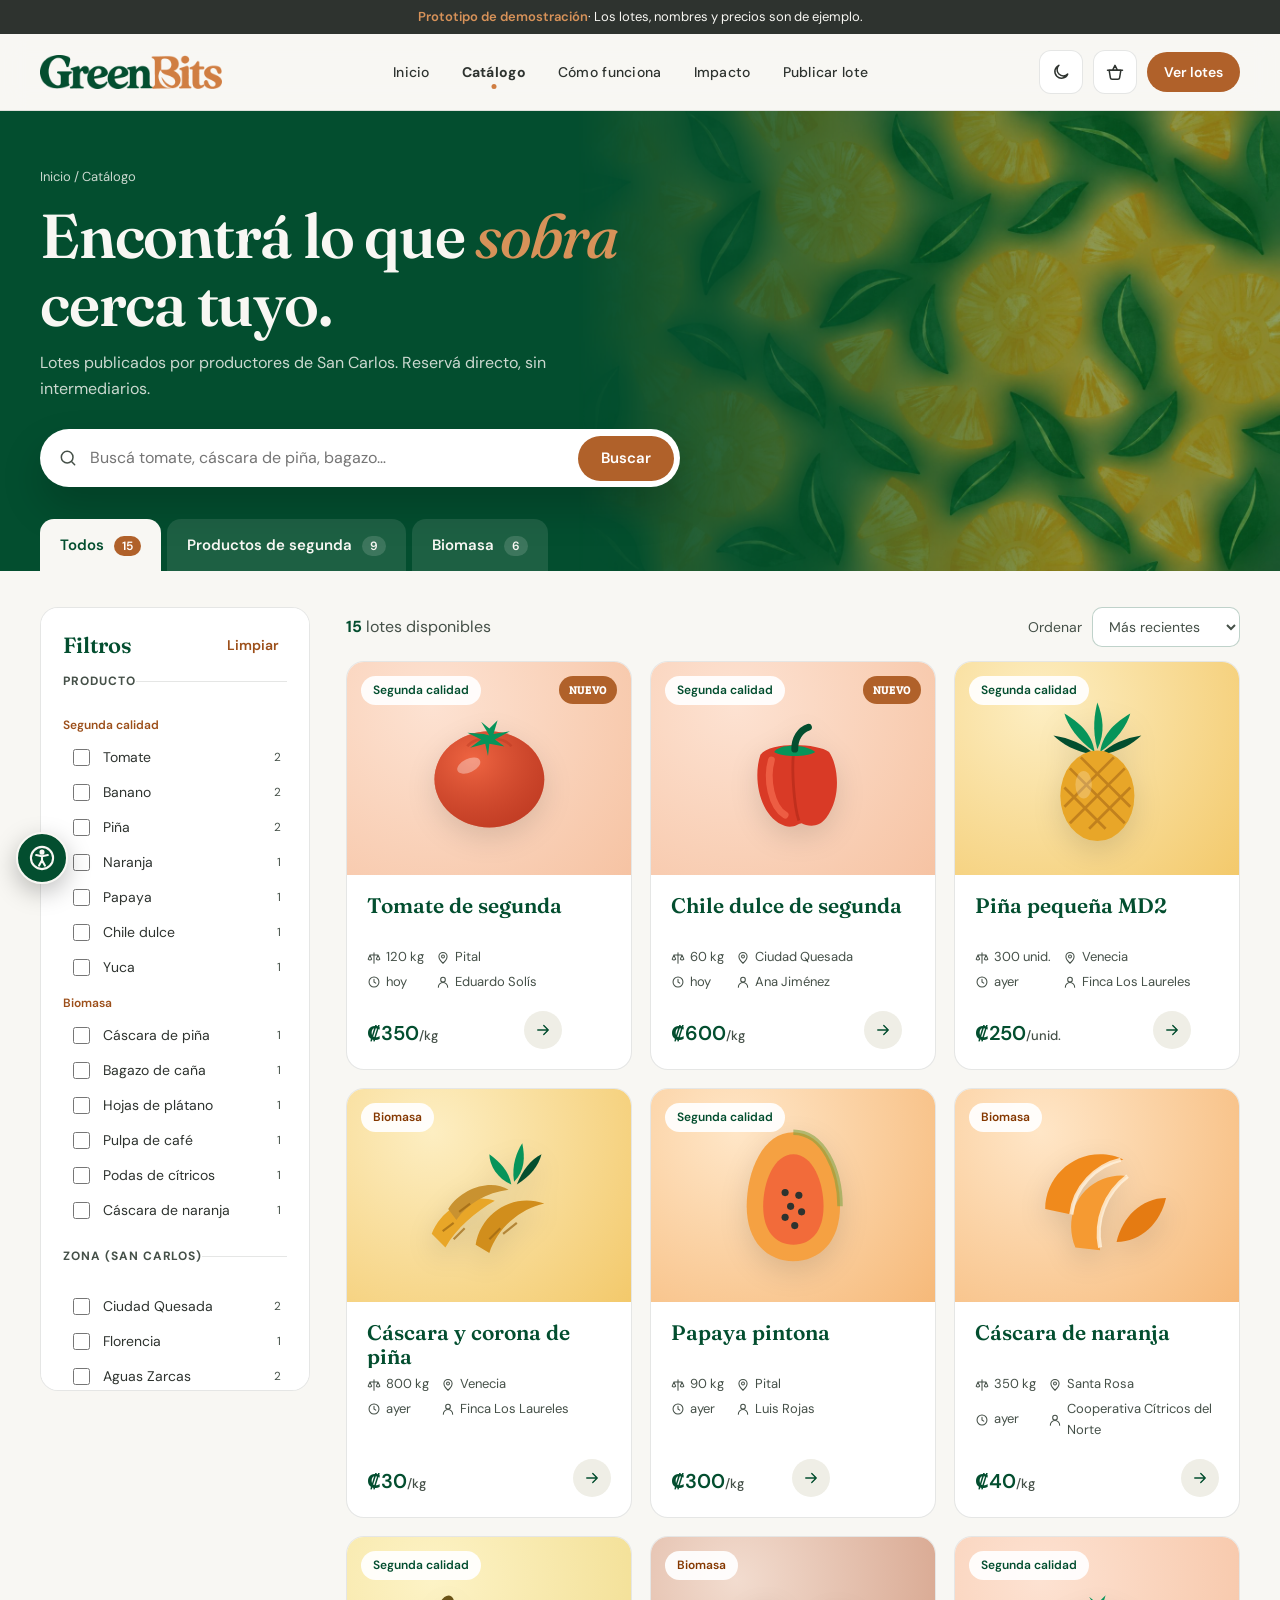
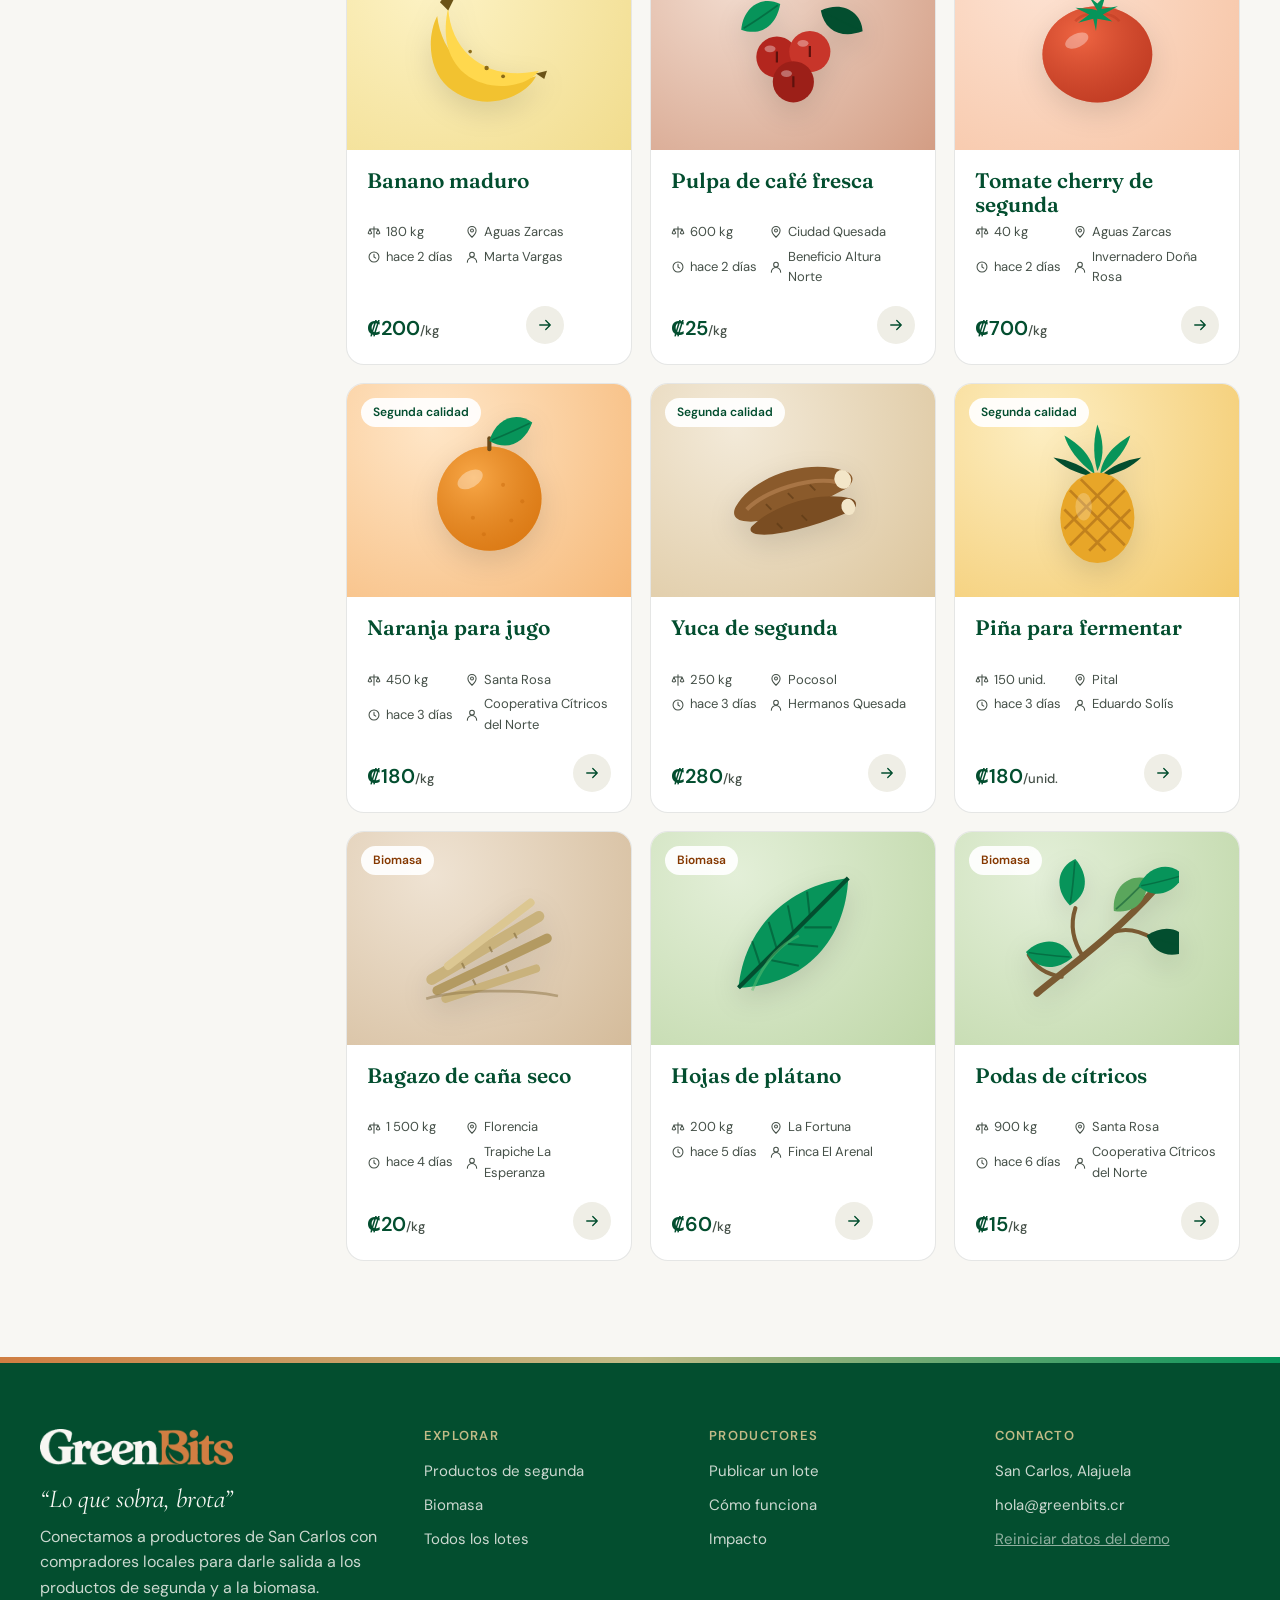
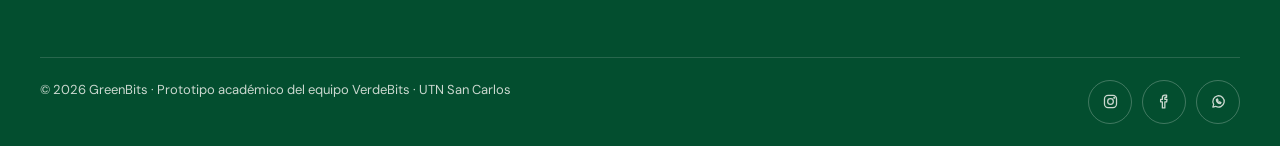
==== commit 588f5b4a: "feat(a11y): add accesibility panel and dark mode" ====
--- a/catalogo.html
+++ b/catalogo.html
@@ -3,6 +3,22 @@
 <head>
   <meta charset="UTF-8">
   <meta name="viewport" content="width=device-width, initial-scale=1.0">
+  <meta name="color-scheme" content="light dark">
+
+  <!-- Accessibility prefs (gb.a11y) applied before the first paint to avoid a flash
+       of the wrong theme/size. Keep the class names in sync with components/a11y.js -->
+  <script>
+    (function () {
+      var root = document.documentElement, prefs = {};
+      try { prefs = JSON.parse(localStorage.getItem("gb.a11y")) || {}; } catch (e) { /* storage blocked */ }
+      if (prefs.theme === "light" || prefs.theme === "dark") root.setAttribute("data-theme", prefs.theme);
+      if (prefs.fontScale && prefs.fontScale !== 100) root.style.fontSize = prefs.fontScale + "%";
+      var reduce = typeof prefs.reduceMotion === "boolean" ? prefs.reduceMotion : matchMedia("(prefers-reduced-motion: reduce)").matches;
+      if (reduce) root.classList.add("reduce-motion");
+      var flags = { contrast: "a11y-contrast", readableFont: "a11y-readable-font", underlineLinks: "a11y-underline-links", textSpacing: "a11y-text-spacing", bigCursor: "a11y-big-cursor" };
+      for (var key in flags) if (prefs[key]) root.classList.add(flags[key]);
+    })();
+  </script>
   <title>Catálogo de lotes · GreenBits</title>
   <meta name="description" content="Explorá lotes de productos de segunda y biomasa publicados por productores de San Carlos.">
   <link rel="icon" href="assets/img/favicon.png">
@@ -14,12 +30,13 @@
   <link rel="stylesheet" href="assets/css/base.css">
   <link rel="stylesheet" href="assets/css/components.css">
   <link rel="stylesheet" href="assets/css/pages/catalog.css">
+  <link rel="stylesheet" href="assets/css/a11y.css">
 </head>
 <body data-page="catalog">
 
   <div data-layout="header" data-variant="solid"></div>
 
-  <main>
+  <main id="contenido" tabindex="-1">
     <!-- ===== Page header with search ===== -->
     <section class="catalog-hero">
       <div class="container catalog-hero__inner">
@@ -78,7 +95,7 @@
 
       <div class="results">
         <div class="results__toolbar">
-          <button class="btn btn--ghost btn--sm results__filters-btn" type="button" data-open-filters aria-controls="filters">
+          <button class="btn btn--ghost btn--sm results__filters-btn" type="button" data-open-filters aria-controls="filters" aria-expanded="false">
             <i class="i" data-icon="filter"></i> Filtros
           </button>
           <p class="results__count" aria-live="polite" data-results-count></p>
@@ -117,6 +134,8 @@
   <script src="assets/js/core/store.js"></script>
   <script src="assets/js/components/illustrations.js"></script>
   <script src="assets/js/components/ui.js"></script>
+  <script src="assets/js/components/a11y.js"></script>
+  <script src="assets/js/components/speech.js"></script>
   <script src="assets/js/components/lot-card.js"></script>
   <script src="assets/js/components/lot-detail.js"></script>
   <script src="assets/js/components/layout.js"></script>
--- a/assets/css/base.css
+++ b/assets/css/base.css
@@ -2,9 +2,16 @@
    GreenBits — Base styles
    Design tokens (brand palette + typography), reset and small utilities.
    Every other stylesheet relies on the variables defined here.
+
+   Theming: semantic tokens use light-dark(), so they follow `color-scheme`.
+   - "Sistema" (default): color-scheme "light dark" → follows the OS.
+   - [data-theme="light|dark"] (set by the inline script in <head>) forces one.
+   Sizes are in rem so the a11y text-size control (html font-size) scales them.
    ========================================================================== */
 
 :root {
+  color-scheme: light dark;
+
   /* ---- Brand palette (from the brand guide) ---- */
   --c-orange: #d07e42;       /* primary accent ("Bits") */
   --c-orange-soft: #d79259;
@@ -16,15 +23,51 @@
   --c-charcoal: #2e332f;
   --c-slate: #455048;
 
-  /* ---- Semantic tokens ---- */
-  --bg: var(--c-cream);
-  --bg-elevated: #ffffff;
-  --bg-muted: #efeee6;
-  --text: var(--c-charcoal);
-  --text-muted: var(--c-slate);
-  --border: rgba(46, 51, 47, 0.12);
+  /* ---- Semantic tokens (light, dark) ---- */
+  --bg: light-dark(var(--c-cream), #111814);
+  --bg-elevated: light-dark(#ffffff, #19221d);
+  --bg-muted: light-dark(#efeee6, #222c26);
+  --text: light-dark(var(--c-charcoal), #ecebe4);
+  --text-muted: light-dark(var(--c-slate), #b3bcb4);
+  --text-strong: light-dark(var(--c-green-dark), #9fd8b5);   /* headings, prices */
+  --border: light-dark(rgba(46, 51, 47, 0.12), rgba(236, 235, 228, 0.16));
+  --border-strong: light-dark(rgba(3, 78, 47, 0.25), rgba(236, 235, 228, 0.32));
   --primary: var(--c-green-dark);
   --accent: var(--c-orange);
+
+  /* Brand orange tuned for AA contrast (the brand #d07e42 is 2.9:1 on cream) */
+  --accent-text: light-dark(#9c4f1a, #e9a46f);      /* small orange text */
+  --accent-display: light-dark(#bf6d33, #e9a46f);   /* large orange text (≥ 24px) */
+  --accent-strong: #b0612a;                          /* orange fill behind white text */
+  --success-text: light-dark(#05774a, #7fd3a3);
+
+  /* Surfaces and states */
+  --nav-bg: light-dark(rgba(248, 247, 243, 0.92), rgba(17, 24, 20, 0.92));
+  --hover-tint: light-dark(rgba(3, 78, 47, 0.07), rgba(236, 235, 228, 0.08));
+  --tint-green: light-dark(rgba(7, 148, 90, 0.1), rgba(127, 211, 163, 0.14));
+  --tint-orange: light-dark(rgba(208, 126, 66, 0.12), rgba(233, 164, 111, 0.16));
+  --segment-on: light-dark(#ffffff, #34413a);
+  --track: light-dark(#d6d4ca, #4a554d);
+  --knob: #ffffff;
+  --warn-bg: light-dark(#fff2e6, #3a2a1c);
+  --warn-text: light-dark(var(--c-brown), #f0c39e);
+  --ok-bg: light-dark(#e3f4ea, #173a28);
+  --ok-text: light-dark(var(--c-green-dark), #9fd8b5);
+  --danger: light-dark(#c0392b, #ff8f80);
+  --toast-bg: light-dark(var(--c-charcoal), #2c3a31);
+  --toast-text: light-dark(var(--c-cream), #ecebe4);
+  --alert-bg: light-dark(var(--c-sage), #2f3524);
+  --alert-text: light-dark(var(--c-charcoal), #ecebe4);
+  --device-frame: light-dark(#1b1f1c, #3a453e);
+  --device-notch: light-dark(#d8d6cc, #4a554d);
+
+  /* Text on brand-green surfaces (hero, footer, bands); same in both themes */
+  --on-dark: var(--c-cream);
+  --on-dark-muted: rgba(248, 247, 243, 0.82);
+  --on-dark-line: rgba(248, 247, 243, 0.15);
+
+  /* Focus ring: AA (≥ 3:1) on light surfaces; overridden on dark ones below */
+  --focus-ring: light-dark(#b0612a, #f0b07a);
 
   /* ---- Typography ---- */
   --font-display: "Fraunces", Georgia, serif;          /* titles, product names */
@@ -32,14 +75,26 @@
   --font-quote: "Cormorant Garamond", Georgia, serif;  /* slogan + quotes */
 
   /* ---- Layout ---- */
-  --container: 1200px;
-  --gutter: clamp(16px, 4vw, 40px);
+  --container: 75rem;
+  --gutter: clamp(1rem, 4vw, 2.5rem);
+  --banner-h: 2.125rem;     /* demo banner */
+  --nav-h: 4.75rem;         /* navbar */
   --radius-sm: 10px;
   --radius: 18px;
   --radius-lg: 28px;
-  --shadow-sm: 0 1px 2px rgba(3, 78, 47, 0.06), 0 2px 8px rgba(3, 78, 47, 0.05);
-  --shadow: 0 10px 30px rgba(3, 78, 47, 0.1);
+  --shadow-color: light-dark(rgba(3, 78, 47, 0.1), rgba(0, 0, 0, 0.45));
+  --shadow-sm: 0 1px 2px var(--shadow-color), 0 2px 8px var(--shadow-color);
+  --shadow: 0 10px 30px var(--shadow-color);
   --ease: cubic-bezier(0.22, 1, 0.36, 1);
+}
+
+/* Forced themes chosen in the a11y panel */
+:root[data-theme="light"] { color-scheme: light; }
+:root[data-theme="dark"] { color-scheme: dark; }
+
+/* Brand-green areas keep light text in both themes: use the soft orange ring */
+.hero, .footer, .catalog-hero, .cta-band, .tips, .navbar--transparent, .how-step:nth-child(2), .stat:nth-child(4) {
+  --focus-ring: var(--c-orange-soft);
 }
 
 /* ---------- Reset ---------- */
@@ -52,7 +107,7 @@
 body {
   margin: 0;
   font-family: var(--font-body);
-  font-size: 16px;
+  font-size: 1rem;
   line-height: 1.6;
   color: var(--text);
   background: var(--bg);
@@ -64,32 +119,51 @@
 a { color: inherit; text-decoration: none; }
 button, input, select, textarea { font: inherit; color: inherit; }
 button { cursor: pointer; }
-h1, h2, h3, h4 { margin: 0; font-family: var(--font-display); font-weight: 600; line-height: 1.1; color: var(--c-green-dark); }
+h1, h2, h3, h4 { margin: 0; font-family: var(--font-display); font-weight: 600; line-height: 1.1; color: var(--text-strong); }
 p { margin: 0; }
 ul { margin: 0; padding: 0; list-style: none; }
 
-:focus-visible { outline: 3px solid var(--c-orange); outline-offset: 3px; border-radius: 6px; }
+:focus-visible { outline: 3px solid var(--focus-ring); outline-offset: 3px; border-radius: 6px; }
+main:focus { outline: none; } /* target of the skip link */
 
 /* ---------- Utilities ---------- */
 .container { width: min(var(--container), 100% - 2 * var(--gutter)); margin-inline: auto; }
-.section { padding-block: clamp(64px, 9vw, 120px); }
+.section { padding-block: clamp(4rem, 9vw, 7.5rem); }
 .visually-hidden {
   position: absolute; width: 1px; height: 1px; padding: 0; margin: -1px;
   overflow: hidden; clip: rect(0 0 0 0); white-space: nowrap; border: 0;
 }
 
+/* Shows one of two images depending on the active theme (e.g. logos) */
+.only-dark { display: none; }
+:root[data-theme="dark"] .only-dark { display: block; }
+:root[data-theme="dark"] .only-light { display: none; }
+@media (prefers-color-scheme: dark) {
+  :root:not([data-theme="light"]) .only-dark { display: block; }
+  :root:not([data-theme="light"]) .only-light { display: none; }
+}
+
+/* "Saltar al contenido": first focusable element of every page */
+.skip-link {
+  position: absolute; top: 0.5rem; left: 0.5rem; z-index: 300;
+  padding: 0.75rem 1.125rem; border-radius: 999px;
+  background: var(--c-green-dark); color: var(--c-cream); font-weight: 600;
+  transform: translateY(-200%);
+}
+.skip-link:focus { transform: none; }
+
 /* Small pill label above section titles (like "OUR MISSION" in the reference) */
 .eyebrow {
-  display: inline-flex; align-items: center; gap: 8px;
-  padding: 6px 14px; border-radius: 999px;
-  background: rgba(7, 148, 90, 0.1); color: var(--c-green-dark);
-  font-size: 12px; font-weight: 600; letter-spacing: 0.08em; text-transform: uppercase;
+  display: inline-flex; align-items: center; gap: 0.5rem;
+  padding: 0.375rem 0.875rem; border-radius: 999px;
+  background: var(--tint-green); color: var(--text-strong);
+  font-size: 0.75rem; font-weight: 600; letter-spacing: 0.08em; text-transform: uppercase;
 }
 .eyebrow::before { content: ""; width: 7px; height: 7px; border-radius: 50%; background: var(--c-orange); }
 
-.section-title { font-size: clamp(32px, 4.6vw, 52px); letter-spacing: -0.02em; }
-.section-title em { font-style: italic; color: var(--c-orange); font-weight: 500; }
-.section-lead { max-width: 56ch; color: var(--text-muted); font-size: 17px; }
+.section-title { font-size: clamp(2rem, 4.6vw, 3.25rem); letter-spacing: -0.02em; }
+.section-title em { font-style: italic; color: var(--accent-display); font-weight: 500; }
+.section-lead { max-width: 56ch; color: var(--text-muted); font-size: 1.0625rem; }
 
 .quote { font-family: var(--font-quote); font-style: italic; font-weight: 500; }
 
@@ -97,8 +171,15 @@
 .reveal { opacity: 0; transform: translateY(24px); transition: opacity 0.8s var(--ease), transform 0.8s var(--ease); }
 .reveal.is-visible { opacity: 1; transform: none; }
 
-@media (prefers-reduced-motion: reduce) {
-  html { scroll-behavior: auto; }
-  *, *::before, *::after { animation-duration: 0.01ms !important; transition-duration: 0.01ms !important; }
-  .reveal { opacity: 1; transform: none; }
+/* Reduced motion: class set from prefers-reduced-motion or the a11y panel.
+   Durations stay > 0 so "animationend" listeners (toasts) still fire. */
+.reduce-motion { scroll-behavior: auto; }
+.reduce-motion *, .reduce-motion *::before, .reduce-motion *::after {
+  animation-duration: 0.01ms !important;
+  animation-delay: 0s !important;
+  animation-iteration-count: 1 !important;
+  transition-duration: 0.01ms !important;
+  transition-delay: 0s !important;
+  scroll-behavior: auto !important;
 }
+.reduce-motion .reveal { opacity: 1; transform: none; }
--- a/assets/css/components.css
+++ b/assets/css/components.css
@@ -5,78 +5,80 @@
 
 /* ---------- Buttons ---------- */
 .btn {
-  display: inline-flex; align-items: center; justify-content: center; gap: 10px;
-  padding: 13px 22px; border: 1px solid transparent; border-radius: 999px;
-  font-weight: 600; font-size: 15px; line-height: 1;
+  display: inline-flex; align-items: center; justify-content: center; gap: 0.625rem;
+  min-height: 2.75rem; padding: 0.8125rem 1.375rem; border: 1px solid transparent; border-radius: 999px;
+  font-weight: 600; font-size: 0.9375rem; line-height: 1.15; text-align: center;
   transition: transform 0.2s var(--ease), background 0.2s, color 0.2s, border-color 0.2s, box-shadow 0.2s;
-  white-space: nowrap;
 }
 .btn:hover { transform: translateY(-1px); }
 .btn:active { transform: translateY(0); }
-.btn svg { width: 18px; height: 18px; }
+.btn svg { flex: none; width: 1.125rem; height: 1.125rem; }
 
 .btn--primary { background: var(--c-green-dark); color: var(--c-cream); }
 .btn--primary:hover { background: #046a40; box-shadow: 0 8px 20px rgba(3, 78, 47, 0.25); }
-.btn--accent { background: var(--c-orange); color: #fff; }
-.btn--accent:hover { background: #bf6d33; box-shadow: 0 8px 20px rgba(208, 126, 66, 0.35); }
-.btn--ghost { background: transparent; color: var(--c-green-dark); border-color: var(--border); }
-.btn--ghost:hover { background: #fff; border-color: var(--c-green-dark); }
+.btn--accent { background: var(--accent-strong); color: #fff; }
+.btn--accent:hover { background: var(--c-brown); box-shadow: 0 8px 20px rgba(208, 126, 66, 0.35); }
+.btn--ghost { background: transparent; color: var(--text-strong); border-color: var(--border-strong); }
+.btn--ghost:hover { background: var(--bg-elevated); border-color: var(--text-strong); }
 .btn--light { background: var(--c-cream); color: var(--c-green-dark); }
 .btn--outline-light { background: transparent; color: var(--c-cream); border-color: rgba(248, 247, 243, 0.45); }
 .btn--outline-light:hover { background: rgba(248, 247, 243, 0.12); }
-.btn--sm { padding: 9px 16px; font-size: 14px; }
+.btn--sm { min-height: 2.5rem; padding: 0.5625rem 1rem; font-size: 0.875rem; }
 .btn--block { width: 100%; }
 .btn[disabled] { opacity: 0.45; pointer-events: none; }
 
 .icon-btn {
-  display: inline-grid; place-items: center; width: 44px; height: 44px;
-  border-radius: 12px; border: 1px solid var(--border); background: #fff;
+  display: inline-grid; place-items: center; flex: none;
+  width: min(2.75rem, 52px); height: min(2.75rem, 52px); /* icons do not need to grow with the text */
+  border-radius: 12px; border: 1px solid var(--border); background: var(--bg-elevated); color: var(--text);
   transition: background 0.2s, color 0.2s, transform 0.2s;
 }
 .icon-btn:hover { background: var(--c-green-dark); color: var(--c-cream); }
-.icon-btn svg { width: 20px; height: 20px; }
+.icon-btn svg { width: 1.25rem; height: 1.25rem; }
 
 /* ---------- Demo banner (reminds visitors this is a prototype) ---------- */
 .demo-banner {
-  position: relative; z-index: 51; height: 34px; display: flex; align-items: center; justify-content: center;
+  position: relative; z-index: 51; height: var(--banner-h); display: flex; align-items: center; justify-content: center;
   background: var(--c-charcoal); color: var(--c-cream);
-  font-size: 13px; text-align: center; padding: 0 var(--gutter); white-space: nowrap; overflow: hidden; text-overflow: ellipsis;
+  font-size: 0.8125rem; text-align: center; padding: 0 var(--gutter); white-space: nowrap; overflow: hidden; text-overflow: ellipsis;
 }
 .demo-banner strong { color: var(--c-orange-soft); font-weight: 600; }
 @media (max-width: 600px) { .demo-banner__extra { display: none; } }
 
 /* ---------- Navbar ---------- */
 .navbar { position: sticky; top: 0; z-index: 50; transition: background 0.3s, box-shadow 0.3s; }
-.navbar__inner { display: flex; align-items: center; justify-content: space-between; gap: 24px; height: 76px; }
-.navbar__logo img { height: 34px; width: auto; }
-.navbar__links { display: flex; align-items: center; gap: 4px; }
+.navbar__inner { display: flex; align-items: center; justify-content: space-between; gap: 1.5rem; height: var(--nav-h); }
+.navbar__logo { flex: none; }  /* natural size, so layout.js can detect when the links stop fitting */
+.navbar.is-compact .navbar__logo { display: flex; flex: 0 1 auto; min-width: 0; }
+.navbar__logo img { width: auto; max-width: 100%; height: auto; max-height: 2.125rem; } /* shrinks proportionally */
+.navbar__links { display: flex; align-items: center; gap: 0.25rem; }
 .navbar__link {
-  position: relative; padding: 8px 14px; border-radius: 999px;
-  font-size: 14px; font-weight: 500; letter-spacing: 0.02em;
+  position: relative; padding: 0.5rem 0.875rem; border-radius: 999px; white-space: nowrap;
+  font-size: 0.875rem; font-weight: 500; letter-spacing: 0.02em;
   transition: background 0.2s, color 0.2s;
 }
-.navbar__link:hover { background: rgba(3, 78, 47, 0.07); }
+.navbar__link:hover { background: var(--hover-tint); }
 .navbar__link.is-active { font-weight: 700; }
 .navbar__link.is-active::after {
-  content: ""; position: absolute; left: 50%; bottom: 2px; width: 5px; height: 5px;
+  content: ""; position: absolute; left: 50%; bottom: 0.125rem; width: 0.3125rem; height: 0.3125rem;
   border-radius: 50%; background: var(--c-orange); transform: translateX(-50%);
 }
-.navbar__actions { display: flex; align-items: center; gap: 10px; }
+.navbar__actions { display: flex; align-items: center; gap: 0.625rem; }
 .navbar__cart { position: relative; }
 .navbar__badge {
-  position: absolute; top: -4px; right: -4px; min-width: 20px; height: 20px; padding: 0 5px;
-  border-radius: 999px; background: var(--c-orange); color: #fff;
-  font-size: 11px; font-weight: 700; display: grid; place-items: center;
+  position: absolute; top: -0.25rem; right: -0.25rem; min-width: 1.25rem; height: 1.25rem; padding: 0 0.3125rem;
+  border-radius: 999px; background: var(--accent-strong); color: #fff;
+  font-size: 0.6875rem; font-weight: 700; display: grid; place-items: center;
 }
 .navbar__badge[hidden] { display: none; }
 .navbar__toggle { display: none; }
 
 /* Solid variant (inner pages) */
-.navbar--solid { background: rgba(248, 247, 243, 0.92); backdrop-filter: blur(12px); border-bottom: 1px solid var(--border); }
-.navbar--solid .navbar__link { color: var(--c-charcoal); }
+.navbar--solid { background: var(--nav-bg); backdrop-filter: blur(12px); border-bottom: 1px solid var(--border); }
+.navbar--solid .navbar__link { color: var(--text); }
 
 /* Transparent variant (sits on top of the hero) */
-.navbar--transparent { position: absolute; top: 34px; left: 0; right: 0; color: var(--c-cream); }
+.navbar--transparent { position: absolute; top: var(--banner-h); left: 0; right: 0; color: var(--c-cream); }
 .navbar--transparent .navbar__link:hover { background: rgba(248, 247, 243, 0.14); }
 .navbar--transparent .icon-btn { background: rgba(248, 247, 243, 0.12); border-color: rgba(248, 247, 243, 0.3); color: var(--c-cream); }
 .navbar--transparent .icon-btn:hover { background: var(--c-cream); color: var(--c-green-dark); }
@@ -86,23 +88,29 @@
   box-shadow: 0 6px 24px rgba(0, 0, 0, 0.15);
 }
 
-@media (max-width: 900px) {
-  .navbar__toggle { display: inline-grid; }
-  .navbar__links {
-    position: fixed; inset: 0 0 0 auto; width: min(320px, 85vw); z-index: 60;
-    flex-direction: column; align-items: stretch; gap: 6px; padding: 96px 24px 24px;
-    background: var(--c-green-dark); color: var(--c-cream);
-    transform: translateX(100%); transition: transform 0.35s var(--ease);
-  }
-  .navbar__links .navbar__link { color: var(--c-cream); padding: 14px 16px; font-size: 17px; }
-  .navbar.is-open .navbar__links { transform: none; box-shadow: -20px 0 60px rgba(0, 0, 0, 0.3); }
-  .navbar__cta-desktop { display: none; }
-}
+/* Compact navbar: off-canvas menu. layout.js adds .is-compact on small
+   screens and whenever the links don't fit (e.g. with large text). */
+.navbar.is-compact .navbar__toggle { display: inline-grid; }
+.navbar.is-compact .navbar__links {
+  position: fixed; inset: 0 0 0 auto; width: min(20rem, 85vw); z-index: 60; overflow-y: auto;
+  flex-direction: column; align-items: stretch; gap: 0.375rem; padding: 6rem 1.5rem 1.5rem;
+  background: var(--c-green-dark); color: var(--c-cream); --focus-ring: var(--c-orange-soft);
+  /* clip-path (not translate) so the closed menu never widens the page on mobile */
+  clip-path: inset(0 0 0 100%); visibility: hidden;
+  transition: clip-path 0.35s var(--ease), visibility 0s linear 0.35s;
+}
+.navbar.is-compact .navbar__links .navbar__link { color: var(--c-cream); padding: 0.875rem 1rem; font-size: 1.0625rem; white-space: normal; }
+.navbar.is-compact .navbar__links .navbar__link:hover { background: rgba(248, 247, 243, 0.12); }
+.navbar.is-compact.is-open .navbar__links { clip-path: inset(0 0 0 -60px); visibility: visible; transition-delay: 0s; box-shadow: -20px 0 60px rgba(0, 0, 0, 0.3); }
+.navbar.is-compact .navbar__cta-desktop { display: none; }
+/* Keep the close button above the open menu */
+.navbar.is-compact .navbar__toggle { position: relative; z-index: 61; }
+.navbar.is-compact.is-open .navbar__toggle { background: var(--c-cream); color: var(--c-green-dark); }
 
 /* ---------- Lot card (catalog item) ---------- */
 .lot-card {
-  display: flex; flex-direction: column; overflow: hidden;
-  background: var(--bg-elevated); border-radius: var(--radius); border: 1px solid var(--border);
+  display: flex; flex-direction: column; overflow: hidden; height: 100%;
+  background: var(--bg-elevated); color: var(--text); border-radius: var(--radius); border: 1px solid var(--border);
   transition: transform 0.3s var(--ease), box-shadow 0.3s var(--ease);
   cursor: pointer; text-align: left; padding: 0;
 }
@@ -112,30 +120,42 @@
 }
 .lot-card__media svg { width: 58%; height: auto; filter: drop-shadow(0 10px 14px rgba(0, 0, 0, 0.12)); transition: transform 0.5s var(--ease); }
 .lot-card:hover .lot-card__media svg { transform: scale(1.06) rotate(-3deg); }
+/* Tags sit on the light illustration tones, so they stay light in both themes */
 .lot-card__tag {
-  position: absolute; top: 14px; left: 14px; padding: 5px 12px; border-radius: 999px;
-  background: rgba(255, 255, 255, 0.92); font-size: 12px; font-weight: 600; color: var(--c-green-dark);
+  position: absolute; top: 0.875rem; left: 0.875rem; padding: 0.3125rem 0.75rem; border-radius: 999px;
+  background: rgba(255, 255, 255, 0.92); font-size: 0.75rem; font-weight: 600; color: var(--c-green-dark);
 }
 .lot-card__tag--biomasa { color: var(--c-brown); }
 .lot-card__new {
-  position: absolute; top: 14px; right: 14px; padding: 5px 10px; border-radius: 999px;
-  background: var(--c-orange); color: #fff; font-size: 11px; font-weight: 700; letter-spacing: 0.06em;
+  position: absolute; top: 0.875rem; right: 0.875rem; padding: 0.3125rem 0.625rem; border-radius: 999px;
+  background: var(--accent-strong); color: #fff; font-size: 0.6875rem; font-weight: 700; letter-spacing: 0.06em;
   font-family: "Bree Serif", serif;
 }
-.lot-card__body { display: flex; flex-direction: column; gap: 6px; padding: 18px 20px 20px; flex: 1; }
-.lot-card__title { font-size: 21px; }
-.lot-card__meta { display: flex; flex-wrap: wrap; gap: 4px 12px; font-size: 13px; color: var(--text-muted); }
-.lot-card__meta span { display: inline-flex; align-items: center; gap: 5px; }
-.lot-card__meta svg { width: 14px; height: 14px; }
-.lot-card__footer { display: flex; align-items: flex-end; justify-content: space-between; margin-top: auto; padding-top: 12px; }
-.lot-card__price { font-weight: 600; font-size: 20px; color: var(--c-green-dark); }
-.lot-card__price small { font-weight: 500; font-size: 13px; color: var(--text-muted); }
+.lot-card__new--soldout { background: var(--c-slate); }
+.lot-card__body { display: flex; flex-direction: column; gap: 0.375rem; padding: 1.125rem 1.25rem 1.25rem; flex: 1; }
+/* Always 2 lines tall (clamped) so the meta rows line up across cards */
+.lot-card__title {
+  font-size: 1.3125rem; line-height: 1.15; min-height: calc(2 * 1.15em);
+  display: -webkit-box; -webkit-box-orient: vertical; -webkit-line-clamp: 2; line-clamp: 2; overflow: hidden;
+}
+/* With large text (≥ 150 %) titles may use 3 lines instead of being cut */
+.a11y-text-lg .lot-card__title { -webkit-line-clamp: 3; line-clamp: 3; min-height: calc(3 * 1.15em); }
+/* Fixed 2-column grid: qty | zone, then date | producer, on every card */
+.lot-card__meta {
+  display: grid; grid-template-columns: auto 1fr; gap: 0.25rem 0.75rem;
+  font-size: 0.8125rem; color: var(--text-muted);
+}
+.lot-card__meta span { display: inline-flex; align-items: center; gap: 0.3125rem; min-width: 0; }
+.lot-card__meta svg { flex: none; width: 0.875rem; height: 0.875rem; }
+.lot-card__footer { display: flex; align-items: flex-end; justify-content: space-between; gap: 0.5rem; margin-top: auto; padding-top: 0.75rem; }
+.lot-card__price { font-weight: 600; font-size: 1.25rem; color: var(--text-strong); }
+.lot-card__price small { font-weight: 500; font-size: 0.8125rem; color: var(--text-muted); }
 .lot-card__cta {
-  display: inline-grid; place-items: center; width: 38px; height: 38px; border-radius: 50%;
-  background: var(--bg-muted); color: var(--c-green-dark); transition: background 0.2s, color 0.2s;
+  display: inline-grid; place-items: center; flex: none; width: 2.375rem; height: 2.375rem; border-radius: 50%;
+  background: var(--bg-muted); color: var(--text-strong); transition: background 0.2s, color 0.2s;
 }
 .lot-card:hover .lot-card__cta { background: var(--c-green-dark); color: #fff; }
-.lot-card__cta svg { width: 18px; height: 18px; }
+.lot-card__cta svg { width: 1.125rem; height: 1.125rem; }
 .lot-card.is-sold-out { opacity: 0.6; }
 
 /* Background tones for card illustrations */
@@ -150,107 +170,110 @@
 
 /* ---------- Chips / pills ---------- */
 .chip {
-  display: inline-flex; align-items: center; gap: 8px; padding: 8px 14px; border-radius: 999px;
-  background: #fff; border: 1px solid var(--border); font-size: 14px; font-weight: 500;
+  display: inline-flex; align-items: center; gap: 0.5rem; padding: 0.5rem 0.875rem; border-radius: 999px;
+  background: var(--bg-elevated); border: 1px solid var(--border); font-size: 0.875rem; font-weight: 500;
   transition: background 0.2s, border-color 0.2s, color 0.2s;
 }
-button.chip:hover { border-color: var(--c-green-dark); }
+button.chip { min-height: 2.5rem; }
+button.chip:hover { border-color: var(--text-strong); }
 .chip.is-active { background: var(--c-green-dark); border-color: var(--c-green-dark); color: var(--c-cream); }
 
 /* ---------- Forms ---------- */
-.field { display: flex; flex-direction: column; gap: 6px; }
-.field__label { font-size: 13px; font-weight: 600; color: var(--c-slate); }
+.field { display: flex; flex-direction: column; gap: 0.375rem; }
+.field__label { font-size: 0.8125rem; font-weight: 600; color: var(--text-muted); }
 .input, .select, .textarea {
-  width: 100%; padding: 12px 14px; border-radius: var(--radius-sm);
-  border: 1px solid var(--border); background: #fff;
+  width: 100%; padding: 0.75rem 0.875rem; border-radius: var(--radius-sm);
+  border: 1px solid var(--border-strong); background: var(--bg-elevated);
   transition: border-color 0.2s, box-shadow 0.2s;
 }
 .input:focus, .select:focus, .textarea:focus { outline: none; border-color: var(--c-green); box-shadow: 0 0 0 4px rgba(7, 148, 90, 0.14); }
-.textarea { resize: vertical; min-height: 96px; }
-.field__hint { font-size: 12px; color: var(--text-muted); }
-.field.has-error .input, .field.has-error .select { border-color: #c0392b; }
-.field__error { font-size: 12px; color: #c0392b; display: none; }
+/* Keyboard focus also gets the shared ring (the soft glow alone is below 3:1) */
+.input:focus-visible, .select:focus-visible, .textarea:focus-visible { outline: 3px solid var(--focus-ring); outline-offset: 2px; }
+.textarea { resize: vertical; min-height: 6rem; }
+.field__hint { font-size: 0.75rem; color: var(--text-muted); }
+.field.has-error .input, .field.has-error .select { border-color: var(--danger); }
+.field__error { font-size: 0.75rem; color: var(--danger); display: none; }
 .field.has-error .field__error { display: block; }
 
 .range { width: 100%; accent-color: var(--c-green-dark); }
 
 /* Segmented control (e.g. Retiro / Entrega) */
-.segmented { display: grid; grid-auto-flow: column; grid-auto-columns: 1fr; gap: 4px; padding: 4px; border-radius: 12px; background: var(--bg-muted); }
+.segmented { display: grid; grid-auto-flow: column; grid-auto-columns: 1fr; gap: 0.25rem; padding: 0.25rem; border-radius: 12px; background: var(--bg-muted); }
 .segmented input { position: absolute; opacity: 0; pointer-events: none; }
-.segmented label { padding: 10px; border-radius: 9px; text-align: center; font-size: 14px; font-weight: 600; cursor: pointer; transition: background 0.2s; }
-.segmented input:checked + label { background: #fff; box-shadow: var(--shadow-sm); color: var(--c-green-dark); }
-.segmented input:focus-visible + label { outline: 3px solid var(--c-orange); }
+.segmented label { padding: 0.625rem; border-radius: 9px; text-align: center; font-size: 0.875rem; font-weight: 600; cursor: pointer; transition: background 0.2s; }
+.segmented input:checked + label { background: var(--segment-on); box-shadow: var(--shadow-sm); color: var(--text-strong); }
+.segmented input:focus-visible + label { outline: 3px solid var(--focus-ring); }
 
 /* Quantity stepper */
-.stepper { display: inline-flex; align-items: center; border: 1px solid var(--border); border-radius: 12px; background: #fff; }
-.stepper button { width: 42px; height: 42px; border: 0; background: none; font-size: 20px; color: var(--c-green-dark); }
-.stepper input { width: 64px; border: 0; text-align: center; font-weight: 600; background: none; -moz-appearance: textfield; }
+.stepper { display: inline-flex; align-items: center; border: 1px solid var(--border-strong); border-radius: 12px; background: var(--bg-elevated); }
+.stepper button { width: 2.625rem; height: 2.625rem; border: 0; background: none; font-size: 1.25rem; color: var(--text-strong); }
+.stepper input { width: 4rem; border: 0; text-align: center; font-weight: 600; background: none; -moz-appearance: textfield; }
 .stepper input::-webkit-inner-spin-button { -webkit-appearance: none; }
 
 /* ---------- Modal ---------- */
-.modal { position: fixed; inset: 0; z-index: 100; display: grid; place-items: center; padding: 16px; }
+.modal { position: fixed; inset: 0; z-index: 100; display: grid; place-items: center; padding: 1rem; }
 .modal[hidden] { display: none; }
 .modal__backdrop { position: absolute; inset: 0; background: rgba(20, 30, 24, 0.55); backdrop-filter: blur(4px); animation: fade-in 0.25s; }
 .modal__dialog {
-  position: relative; width: min(920px, 100%); max-height: calc(100vh - 32px); overflow: auto;
+  position: relative; width: min(57.5rem, 100%); max-height: calc(100vh - 2rem); overflow: auto;
   background: var(--bg); border-radius: var(--radius-lg); box-shadow: 0 30px 80px rgba(0, 0, 0, 0.3);
   animation: pop-in 0.35s var(--ease);
 }
-.modal__close { position: absolute; top: 14px; right: 14px; z-index: 2; }
+.modal__close { position: absolute; top: 0.875rem; right: 0.875rem; z-index: 2; }
 
 /* ---------- Drawer (side panel: "Mis reservas") ---------- */
 .drawer { position: fixed; inset: 0; z-index: 90; }
 .drawer[hidden] { display: none; }
 .drawer__panel {
-  position: absolute; top: 0; right: 0; bottom: 0; width: min(420px, 100%);
+  position: absolute; top: 0; right: 0; bottom: 0; width: min(26.25rem, 100%);
   display: flex; flex-direction: column; background: var(--bg); box-shadow: -20px 0 60px rgba(0, 0, 0, 0.2);
   animation: slide-in 0.35s var(--ease);
 }
-.drawer__head { display: flex; align-items: center; justify-content: space-between; padding: 22px 24px; border-bottom: 1px solid var(--border); }
-.drawer__head h2 { font-size: 24px; }
-.drawer__body { flex: 1; overflow: auto; padding: 20px 24px; display: flex; flex-direction: column; gap: 12px; }
+.drawer__head { display: flex; align-items: center; justify-content: space-between; padding: 1.375rem 1.5rem; border-bottom: 1px solid var(--border); }
+.drawer__head h2 { font-size: 1.5rem; }
+.drawer__body { flex: 1; overflow: auto; padding: 1.25rem 1.5rem; display: flex; flex-direction: column; gap: 0.75rem; }
 .drawer__empty { margin: auto; text-align: center; color: var(--text-muted); max-width: 30ch; }
 
-.reservation { display: grid; grid-template-columns: 56px 1fr; gap: 14px; padding: 14px; border-radius: 14px; background: #fff; border: 1px solid var(--border); }
-.reservation__thumb { width: 56px; height: 56px; border-radius: 12px; display: grid; place-items: center; }
+.reservation { display: grid; grid-template-columns: 3.5rem 1fr; gap: 0.875rem; padding: 0.875rem; border-radius: 14px; background: var(--bg-elevated); border: 1px solid var(--border); }
+.reservation__thumb { width: 3.5rem; height: 3.5rem; border-radius: 12px; display: grid; place-items: center; }
 .reservation__thumb svg { width: 70%; }
-.reservation__title { font-family: var(--font-display); font-weight: 600; color: var(--c-green-dark); }
-.reservation__meta { font-size: 13px; color: var(--text-muted); }
-.reservation__status { display: inline-block; margin-top: 6px; padding: 3px 10px; border-radius: 999px; font-size: 12px; font-weight: 600; }
-.status--pending { background: #fff2e6; color: var(--c-brown); }
-.status--confirmed { background: #e3f4ea; color: var(--c-green-dark); }
+.reservation__title { font-family: var(--font-display); font-weight: 600; color: var(--text-strong); }
+.reservation__meta { font-size: 0.8125rem; color: var(--text-muted); }
+.reservation__status { display: inline-block; margin-top: 0.375rem; padding: 0.1875rem 0.625rem; border-radius: 999px; font-size: 0.75rem; font-weight: 600; }
+.status--pending { background: var(--warn-bg); color: var(--warn-text); }
+.status--confirmed { background: var(--ok-bg); color: var(--ok-text); }
 
 /* ---------- Toast notifications ---------- */
-.toast-stack { position: fixed; bottom: 20px; left: 50%; transform: translateX(-50%); z-index: 200; display: flex; flex-direction: column; gap: 10px; width: min(440px, calc(100% - 32px)); }
+.toast-stack { position: fixed; bottom: 1.25rem; left: 50%; transform: translateX(-50%); z-index: 200; display: flex; flex-direction: column; gap: 0.625rem; width: min(27.5rem, calc(100% - 2rem)); }
 .toast {
-  display: flex; align-items: flex-start; gap: 12px; padding: 14px 18px; border-radius: 14px;
-  background: var(--c-charcoal); color: var(--c-cream); box-shadow: 0 12px 30px rgba(0, 0, 0, 0.25);
-  font-size: 14px; animation: toast-in 0.35s var(--ease);
-}
-.toast svg { flex: none; width: 20px; height: 20px; color: var(--c-orange-soft); margin-top: 1px; }
+  display: flex; align-items: flex-start; gap: 0.75rem; padding: 0.875rem 1.125rem; border-radius: 14px;
+  background: var(--toast-bg); color: var(--toast-text); border: 1px solid var(--border); box-shadow: 0 12px 30px rgba(0, 0, 0, 0.25);
+  font-size: 0.875rem; animation: toast-in 0.35s var(--ease);
+}
+.toast svg { flex: none; width: 1.25rem; height: 1.25rem; color: var(--c-orange-soft); margin-top: 1px; }
 .toast.is-leaving { animation: toast-out 0.3s forwards; }
 
 /* ---------- Footer ---------- */
-.footer { background: var(--c-green-dark); color: rgba(248, 247, 243, 0.8); padding-top: 72px; position: relative; overflow: hidden; }
+.footer { background: var(--c-green-dark); color: var(--on-dark-muted); padding-top: 4.5rem; position: relative; overflow: hidden; }
 .footer::before {
   /* Faint brand pattern stripe on top of the footer */
-  content: ""; position: absolute; inset: 0 0 auto; height: 6px;
+  content: ""; position: absolute; inset: 0 0 auto; height: 0.375rem;
   background: linear-gradient(90deg, var(--c-orange), var(--c-sage), var(--c-green));
 }
-.footer__grid { display: grid; grid-template-columns: 1.4fr repeat(3, 1fr); gap: 40px; padding-bottom: 56px; }
-.footer__brand img { height: 36px; width: auto; margin-bottom: 18px; }
-.footer__slogan { font-family: var(--font-quote); font-style: italic; font-size: 26px; color: var(--c-cream); line-height: 1.2; margin-bottom: 10px; }
-.footer h3 { font-family: var(--font-body); font-size: 13px; letter-spacing: 0.1em; text-transform: uppercase; color: var(--c-sage); margin-bottom: 16px; }
-.footer__list { display: flex; flex-direction: column; gap: 10px; font-size: 15px; }
+.footer__grid { display: grid; grid-template-columns: 1.4fr repeat(3, 1fr); gap: 2.5rem; padding-bottom: 3.5rem; }
+.footer__brand img { height: 2.25rem; width: auto; margin-bottom: 1.125rem; }
+.footer__slogan { font-family: var(--font-quote); font-style: italic; font-size: 1.625rem; color: var(--on-dark); line-height: 1.2; margin-bottom: 0.625rem; }
+.footer h3 { font-family: var(--font-body); font-size: 0.8125rem; letter-spacing: 0.1em; text-transform: uppercase; color: var(--c-sage); margin-bottom: 1rem; }
+.footer__list { display: flex; flex-direction: column; gap: 0.625rem; font-size: 0.9375rem; overflow-wrap: anywhere; }
 .footer__list a:hover { color: var(--c-orange-soft); }
-.footer__bottom { display: flex; flex-wrap: wrap; justify-content: space-between; gap: 12px; padding: 22px 0; border-top: 1px solid rgba(248, 247, 243, 0.15); font-size: 13px; }
-.footer__socials { display: flex; gap: 10px; }
-.footer__socials a { display: grid; place-items: center; width: 38px; height: 38px; border-radius: 50%; border: 1px solid rgba(248, 247, 243, 0.25); transition: background 0.2s; }
+.footer__bottom { display: flex; flex-wrap: wrap; justify-content: space-between; gap: 0.75rem; padding: 1.375rem 0; border-top: 1px solid var(--on-dark-line); font-size: 0.8125rem; }
+.footer__socials { display: flex; gap: 0.625rem; }
+.footer__socials a { display: grid; place-items: center; width: 2.75rem; height: 2.75rem; border-radius: 50%; border: 1px solid rgba(248, 247, 243, 0.25); transition: background 0.2s; }
 .footer__socials a:hover { background: rgba(248, 247, 243, 0.12); }
-.footer__socials svg { width: 17px; height: 17px; }
+.footer__socials svg { width: 1.0625rem; height: 1.0625rem; }
 
 @media (max-width: 800px) {
-  .footer__grid { grid-template-columns: 1fr 1fr; }
+  .footer__grid { grid-template-columns: repeat(auto-fit, minmax(min(9rem, 100%), 1fr)); }
   .footer__brand { grid-column: 1 / -1; }
 }
 
@@ -263,52 +286,52 @@
 
 /* ---------- Lot detail (inside the modal) ---------- */
 .lot-detail { display: grid; grid-template-columns: 1fr 1.1fr; }
-.lot-detail__media { position: relative; display: grid; place-items: center; min-height: 360px; border-radius: var(--radius-lg) 0 0 var(--radius-lg); }
+.lot-detail__media { position: relative; display: grid; place-items: center; min-height: 22.5rem; border-radius: var(--radius-lg) 0 0 var(--radius-lg); }
 .lot-detail__media svg { width: 62%; filter: drop-shadow(0 18px 24px rgba(0, 0, 0, 0.15)); }
-.lot-detail__info { display: flex; flex-direction: column; gap: 14px; padding: 36px 32px 28px; }
-.lot-detail__producer { display: flex; align-items: center; gap: 8px; font-size: 14px; font-weight: 600; color: var(--c-slate); }
-.lot-detail__producer svg { width: 16px; height: 16px; }
-.lot-detail__rating { display: inline-flex; align-items: center; gap: 4px; margin-left: auto; margin-right: 40px; color: var(--c-brown); }
+.lot-detail__info { display: flex; flex-direction: column; gap: 0.875rem; padding: 2.25rem 2rem 1.75rem; }
+.lot-detail__producer { display: flex; flex-wrap: wrap; align-items: center; gap: 0.5rem; font-size: 0.875rem; font-weight: 600; color: var(--text-muted); }
+.lot-detail__producer svg { width: 1rem; height: 1rem; }
+.lot-detail__rating { display: inline-flex; align-items: center; gap: 0.25rem; margin-left: auto; margin-right: 2.5rem; color: var(--warn-text); }
 .lot-detail__rating svg { fill: var(--c-orange); stroke: var(--c-orange); }
-.lot-detail__title { font-size: clamp(28px, 3vw, 36px); }
+.lot-detail__title { font-size: clamp(1.75rem, 3vw, 2.25rem); }
 .lot-detail__note { color: var(--text-muted); }
-.lot-detail__facts { display: grid; grid-template-columns: repeat(4, 1fr); gap: 8px; margin: 0; }
-.lot-detail__facts div { padding: 10px 12px; border-radius: 12px; background: #fff; border: 1px solid var(--border); }
-.lot-detail__facts dt { font-size: 11px; text-transform: uppercase; letter-spacing: 0.08em; color: var(--text-muted); }
-.lot-detail__facts dd { margin: 2px 0 0; font-weight: 600; color: var(--c-green-dark); font-size: 14px; }
-.lot-detail__uses { display: flex; flex-wrap: wrap; gap: 6px; margin-top: -6px; }
-.lot-detail__uses .chip { font-size: 13px; padding: 5px 12px; background: var(--bg-muted); border-color: transparent; }
-.lot-detail__soldout { display: flex; gap: 10px; padding: 14px; border-radius: 12px; background: #fff2e6; color: var(--c-brown); font-size: 14px; }
-.lot-detail__soldout svg { width: 20px; flex: none; }
-
-.reserve-form { display: flex; flex-direction: column; gap: 14px; padding-top: 14px; border-top: 1px dashed var(--border); }
-.reserve-form__row { display: grid; grid-template-columns: auto 1fr; gap: 14px; align-items: end; }
-.reserve-form__total { display: flex; justify-content: space-between; align-items: baseline; }
-.reserve-form__total strong { font-size: 22px; color: var(--c-green-dark); }
-
-.reserve-success { display: flex; flex-direction: column; align-items: center; gap: 14px; text-align: center; padding: 48px clamp(20px, 6vw, 72px); }
-.reserve-success h2 { font-size: clamp(28px, 3.2vw, 38px); }
-.reserve-success__icon { display: grid; place-items: center; width: 72px; height: 72px; border-radius: 50%; background: var(--c-green-dark); color: #fff; animation: pop-in 0.5s var(--ease); }
-.reserve-success__icon svg { width: 34px; height: 34px; }
-.reserve-success__code { display: flex; flex-direction: column; padding: 12px 28px; border-radius: 14px; border: 2px dashed var(--c-orange); }
-.reserve-success__code span { font-size: 12px; text-transform: uppercase; letter-spacing: 0.1em; color: var(--text-muted); }
-.reserve-success__code strong { font-family: "Bree Serif", serif; font-size: 28px; color: var(--c-brown); letter-spacing: 0.06em; }
-.reserve-success__steps { display: grid; gap: 8px; width: min(440px, 100%); margin: 6px 0; padding: 0; list-style: none; text-align: left; }
-.reserve-success__steps li { display: flex; align-items: center; gap: 10px; padding: 12px 14px; border-radius: 12px; background: #fff; border: 1px solid var(--border); font-size: 14px; color: var(--text-muted); }
-.reserve-success__steps svg { width: 18px; height: 18px; flex: none; }
-.reserve-success__steps .is-done { color: var(--c-green-dark); font-weight: 600; }
-.reserve-success__steps .is-done svg { color: var(--c-green); }
-.reserve-success__steps .is-current { color: var(--c-brown); }
+.lot-detail__listen { align-self: flex-start; }
+.lot-detail__facts { display: grid; grid-template-columns: repeat(auto-fit, minmax(7.5rem, 1fr)); gap: 0.5rem; margin: 0; }
+.lot-detail__facts div { padding: 0.625rem 0.75rem; border-radius: 12px; background: var(--bg-elevated); border: 1px solid var(--border); }
+.lot-detail__facts dt { font-size: 0.6875rem; text-transform: uppercase; letter-spacing: 0.08em; color: var(--text-muted); }
+.lot-detail__facts dd { margin: 0.125rem 0 0; font-weight: 600; color: var(--text-strong); font-size: 0.875rem; }
+.lot-detail__uses { display: flex; flex-wrap: wrap; gap: 0.375rem; margin-top: -0.375rem; }
+.lot-detail__uses .chip { font-size: 0.8125rem; padding: 0.3125rem 0.75rem; background: var(--bg-muted); border-color: transparent; }
+.lot-detail__soldout { display: flex; gap: 0.625rem; padding: 0.875rem; border-radius: 12px; background: var(--warn-bg); color: var(--warn-text); font-size: 0.875rem; }
+.lot-detail__soldout svg { width: 1.25rem; flex: none; }
+
+.reserve-form { display: flex; flex-direction: column; gap: 0.875rem; padding-top: 0.875rem; border-top: 1px dashed var(--border-strong); }
+.reserve-form__row { display: grid; grid-template-columns: auto 1fr; gap: 0.875rem; align-items: end; }
+.reserve-form__total { display: flex; flex-wrap: wrap; justify-content: space-between; align-items: baseline; gap: 0.5rem; }
+.reserve-form__total strong { font-size: 1.375rem; color: var(--text-strong); }
+
+.reserve-success { display: flex; flex-direction: column; align-items: center; gap: 0.875rem; text-align: center; padding: 3rem clamp(1.25rem, 6vw, 4.5rem); }
+.reserve-success h2 { font-size: clamp(1.75rem, 3.2vw, 2.375rem); }
+.reserve-success__icon { display: grid; place-items: center; width: 4.5rem; height: 4.5rem; border-radius: 50%; background: var(--c-green-dark); color: #fff; animation: pop-in 0.5s var(--ease); }
+.reserve-success__icon svg { width: 2.125rem; height: 2.125rem; }
+.reserve-success__code { display: flex; flex-direction: column; padding: 0.75rem 1.75rem; border-radius: 14px; border: 2px dashed var(--c-orange); }
+.reserve-success__code span { font-size: 0.75rem; text-transform: uppercase; letter-spacing: 0.1em; color: var(--text-muted); }
+.reserve-success__code strong { font-family: "Bree Serif", serif; font-size: 1.75rem; color: var(--warn-text); letter-spacing: 0.06em; }
+.reserve-success__steps { display: grid; gap: 0.5rem; width: min(27.5rem, 100%); margin: 0.375rem 0; padding: 0; list-style: none; text-align: left; }
+.reserve-success__steps li { display: flex; align-items: center; gap: 0.625rem; padding: 0.75rem 0.875rem; border-radius: 12px; background: var(--bg-elevated); border: 1px solid var(--border); font-size: 0.875rem; color: var(--text-muted); }
+.reserve-success__steps svg { width: 1.125rem; height: 1.125rem; flex: none; }
+.reserve-success__steps .is-done { color: var(--text-strong); font-weight: 600; }
+.reserve-success__steps .is-done svg { color: var(--success-text); }
+.reserve-success__steps .is-current { color: var(--warn-text); }
 .reserve-success__steps .is-current svg { animation: spin 2s linear infinite; }
-.reserve-success__actions { display: flex; flex-wrap: wrap; justify-content: center; gap: 10px; }
+.reserve-success__actions { display: flex; flex-wrap: wrap; justify-content: center; gap: 0.625rem; }
 
 @media (max-width: 760px) {
   .lot-detail { grid-template-columns: 1fr; }
-  .lot-detail__media { min-height: 220px; border-radius: var(--radius-lg) var(--radius-lg) 0 0; }
-  .lot-detail__facts { grid-template-columns: repeat(2, 1fr); }
-  .lot-detail__info { padding: 24px 20px; }
-}
-
-.drawer__empty svg { width: 90px; margin: 0 auto 12px; opacity: 0.8; }
+  .lot-detail__media { min-height: 13.75rem; border-radius: var(--radius-lg) var(--radius-lg) 0 0; }
+  .lot-detail__info { padding: 1.5rem 1.25rem; }
+}
+
+.drawer__empty svg { width: 5.625rem; margin: 0 auto 0.75rem; opacity: 0.8; }
 
 @keyframes spin { to { transform: rotate(360deg); } }
--- a/assets/css/pages/catalog.css
+++ b/assets/css/pages/catalog.css
@@ -4,7 +4,7 @@
 
 /* ---------- Header ---------- */
 .catalog-hero {
-  position: relative; overflow: hidden; padding: 56px 0 0;
+  position: relative; overflow: hidden; padding: 3.5rem 0 0;
   background: var(--c-green-dark); color: var(--c-cream);
   isolation: isolate;
 }
@@ -14,102 +14,103 @@
   background: url("../../img/pattern.jpg") center / cover;
   mask-image: linear-gradient(90deg, transparent, #000 70%); -webkit-mask-image: linear-gradient(90deg, transparent, #000 70%);
 }
-.breadcrumb { font-size: 13px; color: rgba(248, 247, 243, 0.7); margin-bottom: 14px; }
+.breadcrumb { font-size: 0.8125rem; color: var(--on-dark-muted); margin-bottom: 0.875rem; }
 .breadcrumb a:hover { color: var(--c-orange-soft); }
-.catalog-hero__title { color: var(--c-cream); font-size: clamp(36px, 5vw, 62px); letter-spacing: -0.02em; max-width: 16ch; }
+.catalog-hero__title { color: var(--c-cream); font-size: clamp(2.25rem, 5vw, 3.875rem); letter-spacing: -0.02em; max-width: 16ch; }
 .catalog-hero__title em { color: var(--c-orange-soft); font-weight: 500; }
-.catalog-hero__lead { margin: 12px 0 28px; color: rgba(248, 247, 243, 0.8); max-width: 52ch; }
+.catalog-hero__lead { margin: 0.75rem 0 1.75rem; color: var(--on-dark-muted); max-width: 52ch; }
 
 .search {
-  display: flex; align-items: center; gap: 8px; max-width: 640px; padding: 6px 6px 6px 18px;
-  border-radius: 999px; background: #fff; color: var(--text); box-shadow: 0 20px 40px rgba(0, 0, 0, 0.18);
+  display: flex; align-items: center; gap: 0.5rem; max-width: 40rem; padding: 0.375rem 0.375rem 0.375rem 1.125rem;
+  border-radius: 999px; background: var(--bg-elevated); color: var(--text); box-shadow: 0 20px 40px rgba(0, 0, 0, 0.18);
 }
-.search > svg { width: 20px; height: 20px; color: var(--c-slate); flex: none; }
-.search input { flex: 1; min-width: 0; border: 0; padding: 10px 4px; background: transparent; font-size: 16px; }
+.search > svg { width: 1.25rem; height: 1.25rem; color: var(--text-muted); flex: none; }
+.search input { flex: 1; min-width: 0; border: 0; padding: 0.625rem 0.25rem; background: transparent; font-size: 1rem; }
 .search input:focus { outline: none; }
 
-.type-tabs { display: flex; gap: 6px; margin-top: 32px; overflow-x: auto; scrollbar-width: none; }
+.type-tabs { display: flex; gap: 0.375rem; margin-top: 2rem; overflow-x: auto; scrollbar-width: none; }
 .type-tab {
-  padding: 14px 20px; border: 0; border-radius: 14px 14px 0 0; white-space: nowrap;
-  background: rgba(248, 247, 243, 0.1); color: var(--c-cream); font-weight: 600; font-size: 15px;
+  padding: 0.875rem 1.25rem; border: 0; border-radius: 14px 14px 0 0; white-space: nowrap;
+  background: rgba(248, 247, 243, 0.1); color: var(--c-cream); font-weight: 600; font-size: 0.9375rem;
   transition: background 0.2s, color 0.2s;
 }
-.type-tab span { margin-left: 6px; padding: 2px 8px; border-radius: 999px; background: rgba(248, 247, 243, 0.15); font-size: 12px; }
+.type-tab span { margin-left: 0.375rem; padding: 0.125rem 0.5rem; border-radius: 999px; background: rgba(248, 247, 243, 0.15); font-size: 0.75rem; }
 .type-tab:hover { background: rgba(248, 247, 243, 0.18); }
-.type-tab.is-active { background: var(--bg); color: var(--c-green-dark); }
-.type-tab.is-active span { background: var(--c-orange); color: #fff; }
+.type-tab.is-active { background: var(--bg); color: var(--text-strong); }
+.type-tab.is-active span { background: var(--accent-strong); color: #fff; }
 
 /* ---------- Layout ---------- */
-.catalog { display: grid; grid-template-columns: 270px 1fr; gap: 36px; padding-block: 36px 96px; align-items: start; }
+.catalog { display: grid; grid-template-columns: 16.875rem 1fr; gap: 2.25rem; padding-block: 2.25rem 6rem; align-items: start; }
 
 /* ---------- Filters sidebar ---------- */
 .filters {
-  position: sticky; top: 96px; display: flex; flex-direction: column; gap: 6px;
-  padding: 22px; border-radius: var(--radius); background: #fff; border: 1px solid var(--border);
-  max-height: calc(100vh - 116px); overflow: auto;
+  position: sticky; top: 6rem; display: flex; flex-direction: column; gap: 0.375rem;
+  padding: 1.375rem; border-radius: var(--radius); background: var(--bg-elevated); border: 1px solid var(--border);
+  max-height: calc(100vh - 7.25rem); overflow: auto;
 }
-.filters__head { display: flex; align-items: center; justify-content: space-between; margin-bottom: 6px; }
-.filters__head h2 { font-size: 22px; }
-.filters__clear { border: 0; background: none; color: var(--c-orange); font-weight: 600; font-size: 14px; }
+.filters__head { display: flex; align-items: center; justify-content: space-between; margin-bottom: 0.375rem; }
+.filters__head h2 { font-size: 1.375rem; }
+.filters__clear { min-height: 1.5rem; padding: 0.25rem 0.5rem; border: 0; border-radius: 8px; background: none; color: var(--accent-text); font-weight: 600; font-size: 0.875rem; }
 .filters__close, .filters__apply { display: none; }
-.filters__group { border: 0; margin: 0; padding: 14px 0; border-top: 1px solid var(--border); }
-.filters__group legend { padding: 0; margin-bottom: 10px; font-size: 12px; font-weight: 700; letter-spacing: 0.08em; text-transform: uppercase; color: var(--c-slate); }
-.filters__options { display: flex; flex-direction: column; gap: 2px; }
-.filters__subtitle { margin: 8px 0 4px; font-size: 12px; font-weight: 600; color: var(--c-orange); }
+.filters__group { border: 0; margin: 0; padding: 0.875rem 0; border-top: 1px solid var(--border); }
+.filters__group legend { padding: 0; margin-bottom: 0.625rem; font-size: 0.75rem; font-weight: 700; letter-spacing: 0.08em; text-transform: uppercase; color: var(--text-muted); }
+.filters__options { display: flex; flex-direction: column; gap: 0.125rem; }
+.filters__subtitle { margin: 0.5rem 0 0.25rem; font-size: 0.75rem; font-weight: 600; color: var(--accent-text); }
 .filters__subtitle:first-child { margin-top: 0; }
 
-.check { display: flex; align-items: center; gap: 10px; padding: 5px 6px; border-radius: 8px; cursor: pointer; font-size: 14px; }
+.check { display: flex; align-items: center; gap: 0.625rem; padding: 0.3125rem 0.375rem; border-radius: 8px; cursor: pointer; font-size: 0.875rem; }
 .check:hover { background: var(--bg-muted); }
-.check input { width: 17px; height: 17px; accent-color: var(--c-green-dark); }
+.check input { width: 1.0625rem; height: 1.0625rem; accent-color: var(--c-green-dark); }
 .check small { margin-left: auto; color: var(--text-muted); }
-.filters__price { font-size: 13px; color: var(--text-muted); margin-top: 6px; }
-.filters__price strong { color: var(--c-green-dark); }
+.filters__price { font-size: 0.8125rem; color: var(--text-muted); margin-top: 0.375rem; }
+.filters__price strong { color: var(--text-strong); }
 
 /* Toggle switch */
-.switch { display: flex; align-items: center; gap: 10px; padding: 6px 0; font-size: 14px; cursor: pointer; }
+.switch { display: flex; align-items: center; gap: 0.625rem; padding: 0.375rem 0; font-size: 0.875rem; cursor: pointer; }
 .switch input { position: absolute; opacity: 0; }
-.switch span { position: relative; width: 38px; height: 22px; border-radius: 999px; background: #d6d4ca; transition: background 0.2s; flex: none; }
-.switch span::after { content: ""; position: absolute; top: 3px; left: 3px; width: 16px; height: 16px; border-radius: 50%; background: #fff; transition: transform 0.2s var(--ease); box-shadow: 0 1px 3px rgba(0, 0, 0, 0.2); }
+.switch span { position: relative; width: 2.375rem; height: 1.375rem; border-radius: 999px; background: var(--track); transition: background 0.2s; flex: none; }
+.switch span::after { content: ""; position: absolute; top: 0.1875rem; left: 0.1875rem; width: 1rem; height: 1rem; border-radius: 50%; background: var(--knob); transition: transform 0.2s var(--ease); box-shadow: 0 1px 3px rgba(0, 0, 0, 0.2); }
 .switch input:checked + span { background: var(--c-green); }
-.switch input:checked + span::after { transform: translateX(16px); }
-.switch input:focus-visible + span { outline: 3px solid var(--c-orange); outline-offset: 2px; }
+.switch input:checked + span::after { transform: translateX(1rem); }
+.switch input:focus-visible + span { outline: 3px solid var(--focus-ring); outline-offset: 2px; }
 
 /* ---------- Results ---------- */
-.results__toolbar { display: flex; align-items: center; gap: 16px; margin-bottom: 14px; }
+.results__toolbar { display: flex; flex-wrap: wrap; align-items: center; gap: 0.5rem 1rem; margin-bottom: 0.875rem; }
 .results__filters-btn { display: none; }
 .results__count { color: var(--text-muted); }
-.results__count strong { color: var(--c-green-dark); }
-.results__sort { display: flex; align-items: center; gap: 10px; margin-left: auto; font-size: 14px; color: var(--text-muted); }
-.results__sort .select { width: auto; padding: 9px 12px; }
+.results__count strong { color: var(--text-strong); }
+.results__sort { display: flex; align-items: center; gap: 0.625rem; margin-left: auto; font-size: 0.875rem; color: var(--text-muted); }
+.results__sort .select { width: auto; padding: 0.5625rem 0.75rem; }
 
-.active-filters { display: flex; flex-wrap: wrap; gap: 8px; margin-bottom: 18px; }
+.active-filters { display: flex; flex-wrap: wrap; gap: 0.5rem; margin-bottom: 1.125rem; }
 .active-filters:empty { display: none; }
-.active-filters .chip { padding: 6px 8px 6px 14px; font-size: 13px; background: #fff; }
-.active-filters .chip button { display: grid; place-items: center; width: 20px; height: 20px; border: 0; border-radius: 50%; background: var(--bg-muted); }
-.active-filters .chip svg { width: 12px; height: 12px; }
+.active-filters .chip { padding: 0.25rem 0.375rem 0.25rem 0.875rem; font-size: 0.8125rem; background: var(--bg-elevated); }
+.active-filters .chip button { display: grid; place-items: center; width: 1.75rem; height: 1.75rem; border: 0; border-radius: 50%; background: var(--bg-muted); }
+.active-filters .chip svg { width: 0.75rem; height: 0.75rem; }
 
-.results__grid { display: grid; grid-template-columns: repeat(auto-fill, minmax(250px, 1fr)); gap: 18px; }
+.results__grid { display: grid; grid-template-columns: repeat(auto-fill, minmax(min(15.625rem, 100%), 1fr)); gap: 1.125rem; }
 .results__grid .lot-card { animation: card-in 0.5s var(--ease) both; }
 
-.empty { display: flex; flex-direction: column; align-items: center; gap: 12px; padding: 56px 20px; text-align: center; border-radius: var(--radius); border: 2px dashed var(--border); }
+.empty { display: flex; flex-direction: column; align-items: center; gap: 0.75rem; padding: 3.5rem 1.25rem; text-align: center; border-radius: var(--radius); border: 2px dashed var(--border); }
 .empty[hidden] { display: none; }
-.empty__art svg { width: 120px; }
-.empty h2 { font-size: 26px; }
+.empty__art svg { width: 7.5rem; }
+.empty h2 { font-size: 1.625rem; }
 .empty p { color: var(--text-muted); max-width: 44ch; }
-.empty__actions { display: flex; gap: 10px; flex-wrap: wrap; justify-content: center; margin-top: 6px; }
+.empty__actions { display: flex; gap: 0.625rem; flex-wrap: wrap; justify-content: center; margin-top: 0.375rem; }
 
 /* ---------- Responsive: filters become an off-canvas panel ---------- */
 @media (max-width: 900px) {
   .catalog { grid-template-columns: 1fr; }
   .results__filters-btn { display: inline-flex; }
   .filters {
-    position: fixed; inset: 0 auto 0 0; top: 0; z-index: 95; width: min(340px, 88vw); max-height: none;
-    border-radius: 0; transform: translateX(-100%); transition: transform 0.35s var(--ease);
+    position: fixed; inset: 0 auto 0 0; top: 0; z-index: 95; width: min(21.25rem, 88vw); max-height: none;
+    border-radius: 0; transform: translateX(-100%); visibility: hidden; overflow-y: auto;
+    transition: transform 0.35s var(--ease), visibility 0s linear 0.35s; /* hidden panels leave the tab order */
     box-shadow: 20px 0 60px rgba(0, 0, 0, 0.2);
   }
-  .filters.is-open { transform: none; }
+  .filters.is-open { transform: none; visibility: visible; transition-delay: 0s; }
   .filters__close, .filters__apply { display: inline-grid; }
-  .filters__apply { display: inline-flex; margin-top: 10px; }
+  .filters__apply { display: inline-flex; margin-top: 0.625rem; }
   .results__sort span { display: none; }
 }
 
--- a/assets/css/a11y.css
+++ b/assets/css/a11y.css
@@ -0,0 +1,177 @@
+/* ==========================================================================
+   GreenBits — Accessibility panel + optional modes
+   Loaded last on every page so the modes can override page styles.
+   Classes on <html> are set by the inline <head> script and components/a11y.js:
+     .reduce-motion · .a11y-contrast · .a11y-readable-font
+     .a11y-underline-links · .a11y-text-spacing · .a11y-big-cursor
+   Theme tokens live in base.css; this file only adds what tokens can't do.
+   ========================================================================== */
+
+/* ---------- Floating button ---------- */
+.a11y-fab {
+  position: fixed; left: 1rem; bottom: 1rem; z-index: 80;
+  display: grid; place-items: center; width: 3.25rem; height: 3.25rem; padding: 0;
+  border-radius: 50%; border: 2px solid var(--c-cream);
+  background: var(--c-green-dark); color: var(--c-cream);
+  box-shadow: 0 8px 24px rgba(0, 0, 0, 0.25);
+  transition: background 0.2s, transform 0.2s;
+}
+.a11y-fab:hover { background: #046a40; transform: translateY(-2px); }
+.a11y-fab[aria-expanded="true"] { background: var(--accent-strong); }
+.a11y-fab svg { width: 1.75rem; height: 1.75rem; }
+
+/* ---------- Panel (dialog) ---------- */
+.a11y-panel {
+  position: fixed; left: 1rem; bottom: 5rem; z-index: 85;
+  display: flex; flex-direction: column;
+  width: min(23.5rem, calc(100vw - 2rem)); max-height: calc(100dvh - 6rem);
+  background: var(--bg); color: var(--text);
+  border: 1px solid var(--border-strong); border-radius: var(--radius);
+  box-shadow: 0 20px 60px rgba(0, 0, 0, 0.3);
+  animation: pop-in 0.25s var(--ease);
+}
+.a11y-panel[hidden] { display: none; }
+.a11y-panel__head {
+  display: flex; align-items: center; justify-content: space-between; gap: 1rem;
+  padding: 0.875rem 1rem 0.875rem 1.25rem; border-bottom: 1px solid var(--border);
+}
+.a11y-panel__head h2 { font-size: 1.375rem; }
+.a11y-panel__body { display: flex; flex-direction: column; gap: 1.25rem; padding: 1rem 1.25rem 1.25rem; overflow-y: auto; overscroll-behavior: contain; }
+
+.a11y-group { display: flex; flex-direction: column; gap: 0.625rem; min-width: 0; margin: 0; padding: 0; border: 0; }
+.a11y-group__title {
+  padding: 0; margin: 0;
+  font-family: var(--font-body); font-size: 0.75rem; font-weight: 700; line-height: 1.4;
+  letter-spacing: 0.08em; text-transform: uppercase; color: var(--text-muted);
+}
+legend.a11y-group__title { margin-bottom: 0.625rem; }
+
+/* Text size: A− A A+ and the current percentage */
+.a11y-size { display: flex; align-items: center; gap: 0.5rem; }
+.a11y-size__btn {
+  min-width: 2.75rem; height: 2.75rem; padding: 0 0.5rem; border-radius: 12px;
+  border: 1px solid var(--border-strong); background: var(--bg-elevated); color: var(--text);
+  font-weight: 700; font-size: 1rem;
+}
+.a11y-size__btn--lg { font-size: 1.25rem; }
+.a11y-size__btn:hover:not(:disabled) { background: var(--c-green-dark); color: var(--c-cream); }
+.a11y-size__btn:disabled { opacity: 0.4; cursor: not-allowed; }
+.a11y-size__value { margin-left: auto; font-weight: 700; font-size: 1.125rem; color: var(--text-strong); font-variant-numeric: tabular-nums; }
+
+/* Speech controls */
+.a11y-speech { display: flex; flex-direction: column; gap: 0.75rem; }
+.a11y-speech[hidden] { display: none; }
+.a11y-row { display: flex; flex-wrap: wrap; gap: 0.5rem; }
+.a11y-row .btn { flex: 1 1 auto; }
+.a11y-status { min-height: 1.25rem; font-size: 0.8125rem; color: var(--text-muted); }
+.a11y-note { padding: 0.75rem; border-radius: 12px; background: var(--warn-bg); color: var(--warn-text); font-size: 0.875rem; }
+.a11y-range-labels { display: flex; justify-content: space-between; font-size: 0.75rem; color: var(--text-muted); }
+
+/* Switch rows (native checkbox with role="switch") */
+.a11y-switch {
+  display: grid; grid-template-columns: 1fr auto; column-gap: 0.75rem; align-items: center;
+  padding: 0.5rem 0; border-top: 1px solid var(--border);
+}
+.a11y-switch__label { grid-column: 1; grid-row: 1; font-weight: 600; font-size: 0.9375rem; cursor: pointer; }
+.a11y-switch__hint { grid-column: 1; grid-row: 2; font-size: 0.8125rem; color: var(--text-muted); }
+.a11y-switch__input {
+  grid-column: 2; grid-row: 1 / span 2; position: relative; flex: none;
+  width: 2.75rem; height: 1.625rem; margin: 0; border-radius: 999px; cursor: pointer;
+  appearance: none; -webkit-appearance: none;
+  background: var(--track); border: 1px solid var(--text-muted);
+  transition: background 0.2s;
+}
+.a11y-switch__input::after {
+  content: ""; position: absolute; top: 2px; left: 2px;
+  width: calc(1.625rem - 6px); height: calc(1.625rem - 6px); border-radius: 50%;
+  background: var(--knob); box-shadow: 0 1px 3px rgba(0, 0, 0, 0.3);
+  transition: transform 0.2s var(--ease);
+}
+.a11y-switch__input:checked { background: var(--c-green); border-color: var(--c-green); }
+.a11y-switch__input:checked::after { transform: translateX(1.125rem); }
+
+@media (max-width: 600px) {
+  .a11y-panel { left: 0.5rem; right: 0.5rem; bottom: 4.75rem; width: auto; max-height: calc(100dvh - 5.75rem); }
+}
+
+/* ---------- Block being read aloud ---------- */
+.is-reading {
+  outline: 3px solid var(--success-text) !important;
+  outline-offset: 4px;
+  border-radius: 6px;
+  box-shadow: 0 0 0 9px var(--tint-green);
+}
+
+/* ---------- Reduce motion (rest of the rules in base.css) ---------- */
+/* A fixed background scrolls against the page and makes some people dizzy.
+   The fill layer covers the whole hero, so the title still lines up. */
+.reduce-motion .hero__bg,
+.reduce-motion .hero__layer--fill { background-attachment: scroll; }
+
+/* ---------- High contrast ---------- */
+.a11y-contrast {
+  --text: light-dark(#000000, #ffffff);
+  --text-muted: light-dark(#1d221f, #e6e6e0);
+  --text-strong: light-dark(#022d1b, #c8f0d8);
+  --accent-text: light-dark(#7a3a0f, #ffc08f);
+  --accent-display: var(--accent-text);
+  --border: light-dark(rgba(0, 0, 0, 0.55), rgba(255, 255, 255, 0.6));
+  --border-strong: light-dark(#000000, #ffffff);
+  --nav-bg: var(--bg);
+  --on-dark-muted: var(--c-cream);
+  --on-dark-line: rgba(248, 247, 243, 0.5);
+}
+.a11y-contrast .hero__panel {
+  background: rgba(2, 30, 18, 0.94);
+  backdrop-filter: none; -webkit-backdrop-filter: none;
+  border-right-color: var(--c-cream);
+}
+.a11y-contrast .hero__bg {
+  background-image: linear-gradient(rgba(2, 24, 14, 0.82), rgba(2, 24, 14, 0.82)), url("../img/pattern.jpg");
+}
+.a11y-contrast .hero__card,
+.a11y-contrast .navbar--transparent.is-scrolled { background: var(--c-green-dark); backdrop-filter: none; }
+.a11y-contrast .hero__card { border-color: var(--c-cream); }
+.a11y-contrast .navbar--solid,
+.a11y-contrast .modal__backdrop { backdrop-filter: none; }
+.a11y-contrast .mission-card::after { background: linear-gradient(180deg, rgba(2, 30, 18, 0.55), rgba(2, 30, 18, 0.95)); }
+.a11y-contrast .mission-card p,
+.a11y-contrast .lot-card.is-sold-out,
+.a11y-contrast .drawer__empty svg { opacity: 1; }
+.a11y-contrast .catalog-hero::before { opacity: 0.25; }
+.a11y-contrast .lot-card,
+.a11y-contrast .chip,
+.a11y-contrast .icon-btn { border-color: var(--border-strong); }
+
+/* ---------- Readable font (dyslexia / low vision) ---------- */
+.a11y-readable-font {
+  --font-display: var(--font-body);
+  --font-quote: var(--font-body);
+}
+.a11y-readable-font body { letter-spacing: 0.03em; line-height: 1.75; }
+.a11y-readable-font :is(h1, h2, h3, h4, .section-title) { letter-spacing: 0.01em; line-height: 1.25; }
+.a11y-readable-font .quote { font-style: normal; }
+
+/* ---------- Underline links ---------- */
+.a11y-underline-links a:not(.navbar__logo):not(.skip-link) {
+  text-decoration: underline;
+  text-decoration-thickness: 0.08em;
+  text-underline-offset: 0.2em;
+}
+
+/* ---------- Text spacing (WCAG 1.4.12). The decorative hero title is excluded. ---------- */
+.a11y-text-spacing body *:not(.hero__title, .hero__title *) {
+  line-height: 1.8 !important;
+  letter-spacing: 0.12em !important;
+  word-spacing: 0.16em !important;
+}
+
+/* ---------- Big cursor ---------- */
+.a11y-big-cursor,
+.a11y-big-cursor * {
+  cursor: url("data:image/svg+xml,%3Csvg xmlns='http://www.w3.org/2000/svg' width='44' height='44' viewBox='0 0 24 24'%3E%3Cpath d='M4 2.5 19 13.6l-6.6.9 3.8 6.9-2.9 1.6-3.8-7L4 20.3Z' fill='%23111' stroke='%23fff' stroke-width='1.4' stroke-linejoin='round'/%3E%3C/svg%3E") 7 4, auto !important;
+}
+.a11y-big-cursor :is(a, button, label, select, summary, [role="button"], .lot-card),
+.a11y-big-cursor :is(a, button, label, select, summary, [role="button"], .lot-card) * {
+  cursor: url("data:image/svg+xml,%3Csvg xmlns='http://www.w3.org/2000/svg' width='44' height='44' viewBox='0 0 24 24'%3E%3Cpath d='M4 2.5 19 13.6l-6.6.9 3.8 6.9-2.9 1.6-3.8-7L4 20.3Z' fill='%23034e2f' stroke='%23fff' stroke-width='1.4' stroke-linejoin='round'/%3E%3C/svg%3E") 7 4, pointer !important;
+}
